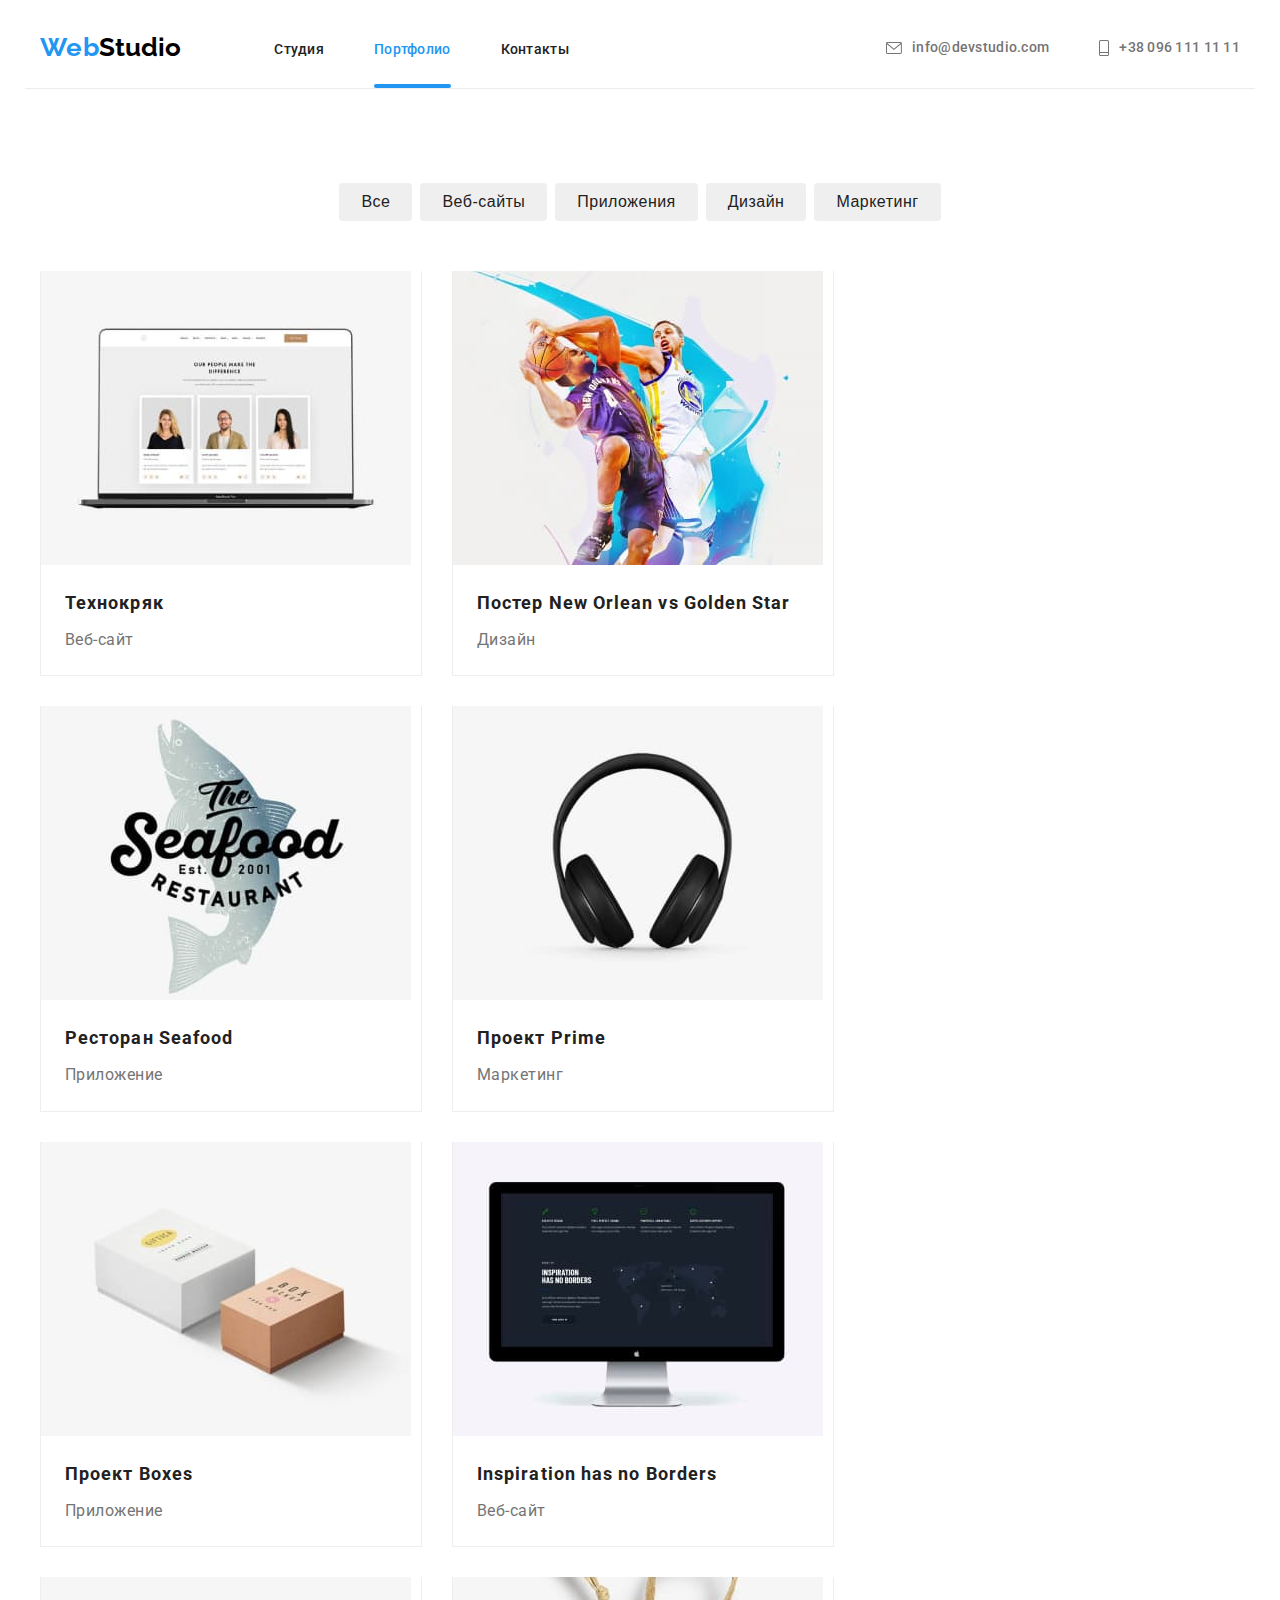
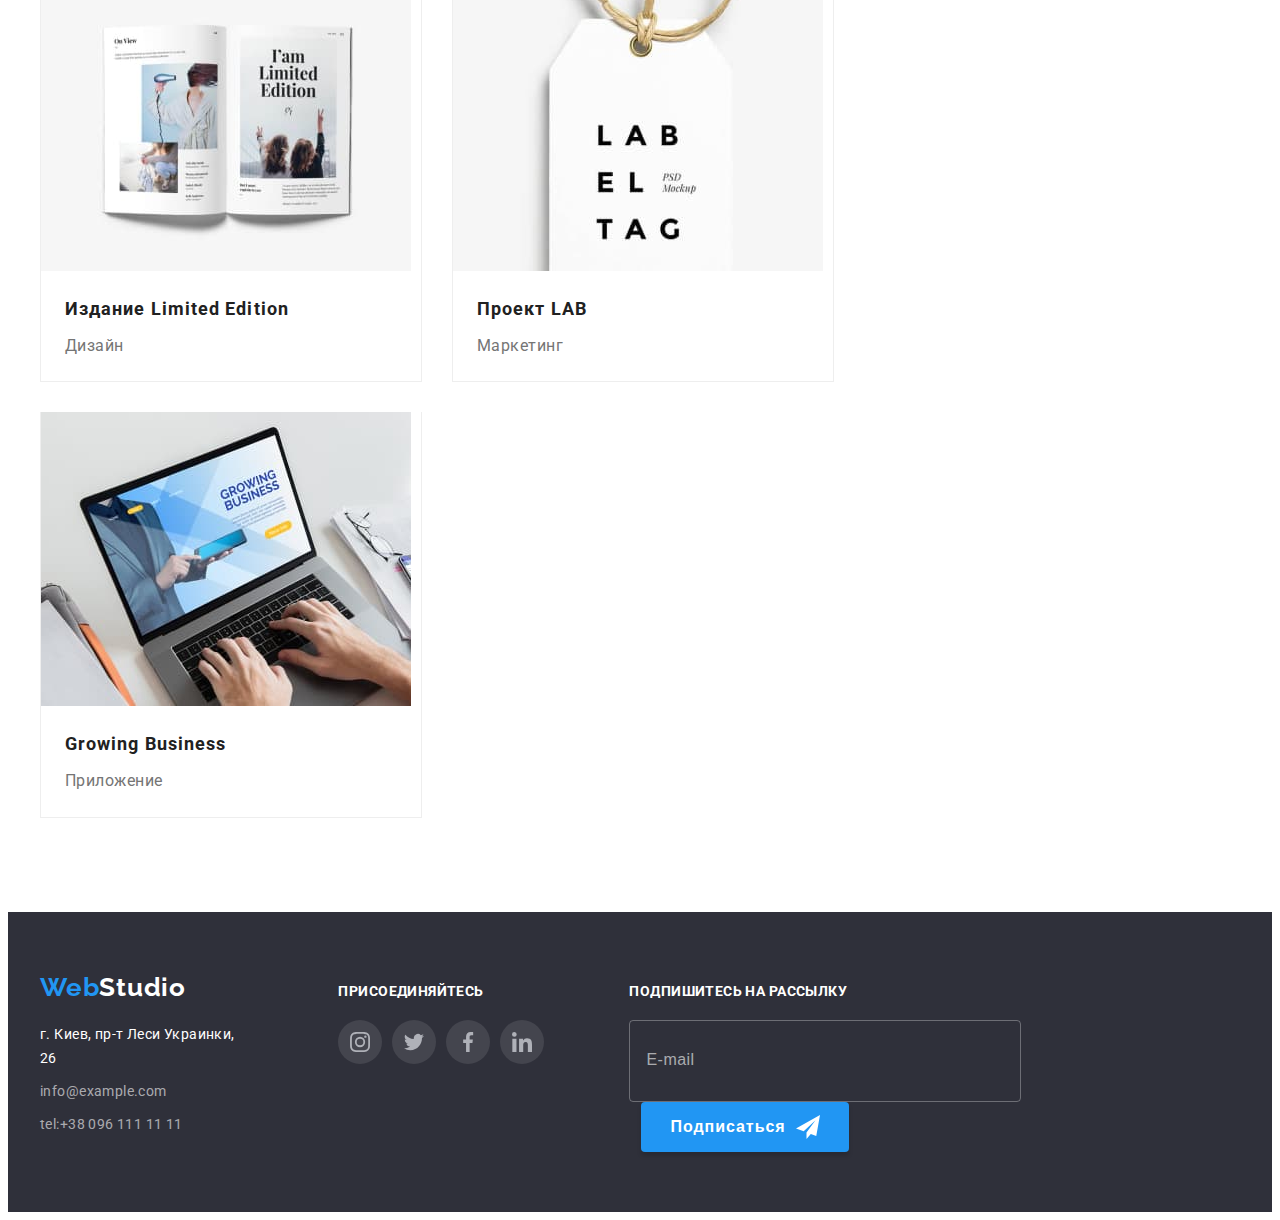
==== portfolio.html @ cd9fed8a "hw-6 clone" ====
<!DOCTYPE html>
<html lang="en">
  <head>
    <meta charset="UTF-8" />
    <meta http-equiv="X-UA-Compatible" content="IE=edge" />
    <meta name="viewport" content="width=device-width, initial-scale=1.0" />
    <title>Document</title>
    <link
      href="https://fonts.googleapis.com/css2?family=Raleway:wght@700&family=Roboto:wght@400;500;700;900&display=swap"
      rel="stylesheet"
    />
    <link
      rel="stylesheet"
      href="https://cdnjs.cloudflare.com/ajax/libs/modern-normalize/1.1.0/modern-normalize.min.css"
      integrity="sha512-wpPYUAdjBVSE4KJnH1VR1HeZfpl1ub8YT/NKx4PuQ5NmX2tKuGu6U/JRp5y+Y8XG2tV+wKQpNHVUX03MfMFn9Q=="
      crossorigin="anonymous"
      referrerpolicy="no-referrer"
    />
    <link rel="stylesheet" href="./CSS/Styles.css" />
  </head>
  <body>
    <header class="">
      <div class="container header-container">
        <nav class="navigation">
          <a href="" class="logo"><span class="logo-web">Web</span>Studio</a>
          <ul class="site-nav list">
            <li class="header-item">
              <a href="./index.html" class="nav-menu-link link ">Студия</a>
            </li>
            <li class="header-item">
              <a href="" class="nav-menu-link link current">Портфолио</a>
            </li>
            <li class="header-item"><a href="" class="nav-menu-link link ">Контакты</a></li>
          </ul>
        </nav>
        <ul class="auth-nav list">
          <li class="header-link">
            <a href="mailto:info@devstudio.com" class="link"
              >
              <svg class="icon-header" height="12" width="16" >
                <use href="./imagas/icons.svg#icon-envelope">
                </use>
              </svg>
              info@devstudio.com</a
            >
          </li>
          <li class="header-link">
            <a href="tel:+380961111111" class="link">
              <svg class="icon-header" height="16" width="10" >
                <use href="./imagas/icons.svg#icon-Vector">
                </use>
              </svg>
              +38 096 111 11 11</a>
          </li>
        </ul>
      </div>
    </header>
    <main>
      <section class="section">
        <div class="container">
          <h1  class="visually-hidden">galery</h1>
          <ul class="button-list">
            <li class="item-btn">
              <button type="button" class="btn-text">Все</button>
            </li>
            <li class="item-btn">
              <button type="button" class="btn-text">Веб-сайты</button>
            </li>
            <li class="item-btn">
              <button type="button" class="btn-text">Приложения</button>
            </li>
            <li class="item-btn">
              <button type="button" class="btn-text">Дизайн</button>
            </li>
            <li class="item-btn">
              <button type="button" class="btn-text">Маркетинг</button>
            </li>
          </ul>
          <ul class="content-list">
            <li class="content-item">
              <a class="content-link" href="" >
              <div class="box-overlay">
                <img class="content-img"
                  src="./imagas/open-website-on-laptop.jpg"
                  alt="open website on laptop.jpg"
                  width="370"
                  height="294"
                />
                <div class="overlay">
                  <p class="overlay-text">
                    Технокряк это современная площадка распространения коронавируса. 
                    Компании используют эту платформу для цифрового шпионажа и атак на 
                    защищённые сервера конкурентов. 
                </p>
                </div> 
              </div>
              <div class="item-content">
                  <h2 class="content-title">Технокряк</h2>
                  <p class="content-text">Веб-сайт</p>
              </div>
              </a>
            </li>
            <li class="content-item">
              <a class="content-link" href="" >
              <div class="box-overlay">
              
                <img class="content-img"
                  src="./imagas/New-Orlean-vs-Golden-Star.jpg"
                  alt="New Orlean vs Golden Star.jpg"
                  width="370"
                  height="294"
                />
                <div class="overlay">
                  <p class="overlay-text">
                    Технокряк это современная площадка распространения коронавируса. 
                    Компании используют эту платформу для цифрового шпионажа и атак на 
                    защищённые сервера конкурентов. 
                </p>
              </div>  
              </div>
                <div class="item-content">
                  <h2 class="content-title">
                    Постер New Orlean vs Golden Star
                  </h2>
                  <p class="content-text">Дизайн</p>
                </div>
              </a>
            </li>
            <li class="content-item">
              <a class="content-link" href="" >
                <div class="box-overlay">  
                <img class="content-img"
                  src="./imagas/Seafood-restaurant-logo.jpg"
                  alt="Seafood restaurant logo.jpg"
                  width="370"
                  height="294"
                />
                <div class="overlay">
                  <p class="overlay-text">
                    Технокряк это современная площадка распространения коронавируса. 
                    Компании используют эту платформу для цифрового шпионажа и атак на 
                    защищённые сервера конкурентов. 
                </p>
                </div>
                </div>  
                <div class="item-content">
                  <h2 class="content-title">Ресторан Seafood</h2>
                  <p class="content-text">Приложение</p>
                </div>
              </a>
            </li>
            <li class="content-item">
              <a class="content-link" href="" >
                <div class="box-overlay">
              
                <img class="content-img"
                  src="./imagas/wired-headphones.jpg"
                  alt="wired headphones Prime.jpg"
                  width="370"
                  height="294"
                />
                <div class="overlay">
                  <p class="overlay-text">
                    Технокряк это современная площадка распространения коронавируса. 
                    Компании используют эту платформу для цифрового шпионажа и атак на 
                    защищённые сервера конкурентов. 
                </p>
              </div>  
              </div>
                <div class="item-content">
                  <h2 class="content-title">Проект Prime</h2>
                  <p class="content-text">Маркетинг</p>
                </div>
              </a>
            </li>
            <li class="content-item">
              <a class="content-link" href="" >
               <div class="box-overlay">
              
                <img class="content-img"
                  src="./imagas/project-Boxes.jpg"
                  alt="two boxes.jpg"
                  width="370"
                  height="294"
                />
                <div class="overlay">
                  <p class="overlay-text">
                    Технокряк это современная площадка распространения коронавируса. 
                    Компании используют эту платформу для цифрового шпионажа и атак на 
                    защищённые сервера конкурентов. 
                </p>
              </div>  
              </div>
                <div class="item-content">
                  <h2 class="content-title">Проект Boxes</h2>
                  <p class="content-text">Приложение</p>
                </div> 
              </a>
            </li>
            <li class="content-item">
              <a class="content-link" href="" >
               <div class="box-overlay">
                <img class="content-img"
                  src="./imagas/Inspiration-has-no-Borders.jpg"
                  alt="depicts a monitor with an open site.jpg"
                  width="370"
                  height="294"
                />
                <div class="overlay">
                  <p class="overlay-text">
                    Технокряк это современная площадка распространения коронавируса. 
                    Компании используют эту платформу для цифрового шпионажа и атак на 
                    защищённые сервера конкурентов. 
                </p>
              </div>  
              </div>
                <div class="item-content">
                  <h2 class="content-title">Inspiration has no Borders</h2>
                  <p class="content-text">Веб-сайт</p>
                </div> 
              </a>
            </li>
            <li class="content-item">
              <a class="content-link" href="" >
                <div class="box-overlay">
                <img class="content-img"
                  src="./imagas/Limited-Edition.jpg"
                  alt="depicts an open book Limited-Edition.jpg"
                  width="370"
                  height="294"
                />
                <div class="overlay">
                  <p class="overlay-text">
                    Технокряк это современная площадка распространения коронавируса. 
                    Компании используют эту платформу для цифрового шпионажа и атак на 
                    защищённые сервера конкурентов. 
                </p>
              </div>  
              </div>
                <div class="item-content">
                  <h2 class="content-title">Издание Limited Edition</h2>
                  <p class="content-text">Дизайн</p>
                </div>
              </a>
            </li>
            <li class="content-item">
              <a class="content-link" href="" >
                <div class="box-overlay">
                <img class="content-img"
                  src="./imagas/projectm-LAB.jpg"
                  alt="projectm-LAB.jpg"
                  width="370"
                  height="294"
                />
                <div class="overlay">
                  <p class="overlay-text">
                    Технокряк это современная площадка распространения коронавируса. 
                    Компании используют эту платформу для цифрового шпионажа и атак на 
                    защищённые сервера конкурентов. 
                </p>
              </div>  
              </div>
                <div class="item-content">
                  <h2 class="content-title">Проект LAB</h2>
                  <p class="content-text">Маркетинг</p>
                </div>
            </li>
            <li class="content-item">
              
              <a class="content-link" href="" >
                <div class="box-overlay">
                <img class="content-img"
                  src="./imagas/Growing-Business.jpg"
                  alt="Growing-Business.jpg"
                  width="370"
                  height="294"
                />
                <div class="overlay">
                  <p class="overlay-text">
                    Технокряк это современная площадка распространения коронавируса. 
                    Компании используют эту платформу для цифрового шпионажа и атак на 
                    защищённые сервера конкурентов. 
                </p>
              </div>  
              </div>
                <div class="item-content">
                  <h2 class="content-title">Growing Business</h2>
                  <p class="content-text">Приложение</p>
                </div>
              </a>
            </li>
          </ul>
        </div>
      </section>
    </main>
    <footer class="footer">
      <div class="container container-footer">
        <div class="contact" >
          <div class="logo-item">
            <a href="" class="logo-footer"><span class="logo-web">Web</span>Studio</a>
          </div>
          <address>
            <p class="footer-text">г. Киев, пр-т Леси Украинки, 26</p>
            <ul class="footer-list">
              <li class="footer-item">
                <a href="mailto:info@example.com" class="footer-link">info@example.com</a>
              </li>
              <li>
                <a href="tel:+380961111111" class="footer-link">tel:+38 096 111 11 11</a>
              </li>
            </ul>
          </address>
        </div>
        <div class="footer-social">
          <p class="footer-social-text">присоединяйтесь</p>
          <ul class='icon-socials'>
            <li class="icon-footer">
              <a class="icon-link" href="instagram">
                <svg class="icon-team-svg" width='20' height='20'>
                  <use href="imagas/icons.svg#icon-instagram"></use>
                </svg>
              </a>
            </li>
            <li class="icon-footer">
              <a class="icon-link" href="twitter">
                <svg class="icon-team-svg" width='20' height='20'>
                  <use href="imagas/icons.svg#icon-twitter"></use>
                </svg>
              </a>
            </li>
            <li class="icon-footer">
              <a class="icon-link" href="facebook">
                <svg class="icon-team-svg" width='20' height='20'>
                  <use href="imagas/icons.svg#icon-facebook"></use>
                </svg>
              </a>
            </li>
            <li class="icon-footer">
              <a class="icon-link" href="linkedin">
                <svg class="icon-team-svg" width='20' height='20'>
                  <use href="imagas/icons.svg#icon-linkedin"></use>
                </svg>
              </a>
            </li>
          </ul>
        </div>
        <div class="footer-social">
          <p class="footer-social-text">Подпишитесь на рассылку</p>
          <form class="online-form-footer">
            <input
              class="online-input-footer"
              name="online-email"
              type="email"
              placeholder="E-mail"
            />
             <button type="submit" class="online-btn modal-btn-send btn">Подписаться
              <svg class="icon-send" width="24" height="24">
                <use href="./imagas/icons.svg#icon-send"></use>
              </svg>
            </button> 
          </form>
        </div>
      </div>
    </footer>
  </body>
</html>
---- CSS/Styles.css ----
:root {
  --primary-text-color: #212121;
  --title-text-color: #757575;
  --accent-color: #2196f3;
  --primary-white-color: #ffffff;
  --button-color: #f5f4fa;
  --lodo-color: #000000;
  --background: #2f303a;
  --social: #afb1b8;
  --background-section: #e5e5e5;
  --border-color:#eeeeee;
  --background-color-work:rgba(47, 48, 58, 0.8);
  --background-color-modal:rgba(0, 0, 0, 0.2);
  --model-shadov:0px 1px 3px rgba(0, 0, 0, 0.12), 0px 1px 1px rgba(0, 0, 0, 0.14), 0px 2px 1px rgba(0, 0, 0, 0.2)
  --background-overlay:  rgba(33, 150, 243, 0.9);
  --header-border-boottom:#ECECEC;
  --box-shadow-team:0px 1px 3px rgba(0, 0, 0, 0.12), 0px 1px 1px rgba(0, 0, 0, 0.14),
  0px 2px 1px rgba(0, 0, 0, 0.2);
  --shadow-button:0px 3px 1px rgba(0, 0, 0, 0.1), 0px 1px 2px rgba(0, 0, 0, 0.08), 0px 2px 2px rgba(0, 0, 0, 0.12);
  --modal-input-border:  rgba(33, 33, 33, 0.2);
  --border-input-footer: rgba(255, 255, 255, 0.3);
  --placeholder-footer:  rgba(255, 255, 255, 0.6);
  --placeholder-model: rgba(117, 117, 117, 0.5);
  --butoon-hover:#188CE8;
  --butoon-shadow: 0px 4px 4px rgba(0, 0, 0, 0.15)
}

p,
h1,
h2,
h3,
h4,
h5 {
  margin: 0;
}

.container {
  width: 1200px;
  padding-left: 15px;
  padding-right: 15px;
  margin: 0 auto;
}

.section {
  padding-top: 94px;
  padding-bottom: 94px;
}

ul {
  list-style: none;
  margin: 0;
  padding: 0;
}

a{
  text-decoration: none;
}


img {
  display: block;
  text-decoration: none;
}

button {
  cursor: pointer;
  border-radius: 4px;
  border: none;
}

body {
  color: var(--primary-text-color);
  font-family: Roboto, sans-serif;
}

/* -----------logo ----------*/

.logo {
  font-family: Raleway, cursive;
  font-weight: 700;
  font-size: 26px;
  line-height: 1.2;
  color: var(--lodo-color);
  padding-top: 24px;
  padding-bottom: 25px;
}

.logo-web {
  font-family: Raleway;
  font-weight: 700;
  font-size: 26px;
  line-height: 1.2;
  letter-spacing: 0.03em;
  color: var(--accent-color);
}

/* ----------Header--------------*/

.header-link {
  fill: currentColor;
}

.header-container {
  display: flex;
  align-items: center;
  border-bottom: 1px solid var(--header-border-boottom)
}
.logo {
  margin-right: 93px;
}

.header-item + .header-item,
.header-link + .header-link {
  margin-left: 50px;
}

.icon-header {
  margin-right: 10px;
} 

.navigation {
  display: flex;
  align-items: center;
}
.site-nav {
  display: flex;
}
.auth-nav {
  display: flex;
  margin-left: auto;
}
.nav-menu-link {
  position: relative;
  font-weight: 500;
  font-size: 14px;
  line-height: 1.14;
  letter-spacing: 0.02em;
  color: var(--primary-text-color);
  transition: color 250ms cubic-bezier(0.4, 0, 0.2, 1);
}

.nav-menu-link:hover,
.nav-menu-link:focus,
.nav-menu-link.current  {
  color: var(--accent-color);
  transition: color 250ms cubic-bezier(0.4, 0, 0.2, 1);
}


.nav-menu-link.current::after {
  content: '';
  left: 0;
  bottom: -31px;
  width: 100%;
  height: 4px;
  border-radius: 2px;
  display: block;
  position: absolute;
  background-color: var(--accent-color);
  transition: background-color 250ms cubic-bezier(0.4, 0, 0.2, 1);
}

.auth-nav .link {
  display: flex;
  font-weight: 500;
  font-size: 14px;
  line-height: 1.14;
  letter-spacing: 0.02em;
  color: var(--title-text-color);
  align-items: center;
  transition: color 250ms cubic-bezier(0.4, 0, 0.2, 1);
}

.auth-nav .link:hover,
.auth-nav .link:focus{
  color: var(--accent-color);
  transition: color 250ms cubic-bezier(0.4, 0, 0.2, 1);
}

/* -------------Hero -------------*/

.hero {
  max-width: 1600px;
  height: 600px;
  margin-left: auto;
  margin-right: auto;
  background-image: linear-gradient(
      to right,
      rgba(47, 48, 58, 0.4),
      rgba(47, 48, 58, 0.4)
    ),
    url(../imagas/hero.jpg);
  background-repeat: no-repeat;
  background-position: center;
  background-size: cover;
  padding: 200px 0;
  background-color: var(--background);
  text-align: center;
}

.hero-title {
  font-weight: 900;
  font-size: 44px;
  line-height: 1.36;
  text-align: center;
  letter-spacing: 0.06em;
  text-transform: uppercase;
  color: var(--primary-white-color);
  margin-bottom: 30px;
}

.hero-btn, .btn{
  font-weight: 700;
  font-size: 16px;
  line-height: 1.88;
  text-align: center;
  letter-spacing: 0.06em;
  color: var(--primary-white-color);
  background-color: var(--accent-color);
  padding: 10px 32px;
}



/* ----------about--------- */


.icon-about {
  background-color: var(--button-color);
  height: 120px;
  border-radius: 4px;
  display: flex;
  justify-content: center;
  align-items: center;
  margin-bottom: 30px;
}

.visually-hidden {
  position: absolute;
  width: 1px;
  height: 1px;
  margin: -1px;
  border: 0;
  padding: 0;
  white-space: nowrap;
  clip-path: inset(100%);
  clip: rect(0 0 0 0);
  overflow: hidden;
}

.about-list {
  display: flex;
}
.about-item {
  width: 270px;
}

.about-item + .about-item {
  margin-left: 30px;
}

.about-title {
  font-weight: 700;
  font-size: 14px;
  line-height: 1.14;
  letter-spacing: 0.03em;
  text-transform: uppercase;
  color: var(--primary-text-color);
  margin-bottom: 10px;
}

.about-text {
  font-size: 14px;
  line-height: 1.71;
  letter-spacing: 0.03em;
  color: var(--title-text-color);
}

.section-works {
  padding-top: 0;
}

.works-list {
  display: flex;
}
.works-item + .works-item {
  margin-left: 30px;
}
.works-item{
  position: relative;
}
.work-text {
  font-weight: bold;
  font-size: 14px;
  line-height: 1.14;
  text-align: center;
  letter-spacing: 0.03em;
  text-transform: uppercase;
  display: flex;
  align-items: center;
  justify-content: center;
  position: absolute;
  bottom: 0px;
  width: 100%;
  height: 70px;
  background-color: var(--background-color-work);
  color: var(--primary-white-color);
}

/* ----------------team--------- */

.icon-socials {
  display: flex;
  justify-content: center;
}

.icon-team + .icon-team {
  margin-left: 10px;
}


.icon-link {
  display: flex;
  align-items: center;
  justify-content: center;
  border-radius: 50%;
  width: 100%;
  height: 100%;
  fill: var(--social);
  transition:  fill 250ms cubic-bezier(0.4, 0, 0.2, 1),
  background-color 250ms cubic-bezier(0.4, 0, 0.2, 1);
}

.icon-team {
  width: 44px;
  height: 44px;
}
.icon-link-footer{
  fill: var(--primary-white-color);
}

.icon-link:hover,
.icon-link:focus {
  background-color: var(--accent-color);
  fill: var(--primary-white-color);
  transition: fill 250ms cubic-bezier(0.4, 0, 0.2, 1);
}

.team-item {
  box-shadow: var(--box-shadow-team);
  border-radius: 0px 0px 4px 4px;
}


.team-list {
  display: flex;
}
.team-item + .team-item {
  margin-left: 30px;
}
.team-item-contens {
  padding-top: 30px;
  padding-bottom: 30px;
  background-color: var(--primary-white-color);
}
.team {
  background-color: var(--button-color);
}

.section-title {
  font-weight: 700;
  font-size: 36px;
  line-height: 1.17;
  text-align: center;
  letter-spacing: 0.03em;
  color: var(--primary-text-color);
  margin-bottom: 50px;
}

.team-title {
  font-weight: 700;
  font-size: 16px;
  line-height: 1.2;
  text-align: center;
  letter-spacing: 0.03em;
  color: var(--primary-text-color);
  margin-bottom: 10px;
}

.team-text {
  font-size: 16px;
  line-height: 1.2;
  text-align: center;
  letter-spacing: 0.03em;
  margin-bottom: 16px;
  color: var(--title-text-color);
}

/* -----------clients-------- */

.icon-clients {
  display: flex;
  justify-content: center;
}

.client-list {
  width: 170px;
  height: 92px;
}

.client-link{
  border: 1px solid var(--social);
  border-radius: 4px;
  display: flex;
  width: 100%;
  height: 100%;
  align-items: center;
  justify-content: center;
  fill: var(--social);
  transition: fill 250ms cubic-bezier(0.4, 0, 0.2, 1), border 250ms cubic-bezier(0.4, 0, 0.2, 1); 
}

.client-list + .client-list {
  margin-left: 30px;
}

.client-link:hover,
.client-link:focus {
  border-color: var(--accent-color);
  fill: var(--accent-color);
  transition: border-color 250ms cubic-bezier(0.4, 0, 0.2, 1), 
  fill 250ms cubic-bezier(0.4, 0, 0.2, 1); 
}


/* ---------footer------------ */

.footer {
  background-color: var(--background);
  padding: 60px 0;
}
.contact{
  flex-grow: 1;
}

.footer-social-text {
  font-weight: bold;
  font-size: 14px;
  line-height: 1.14;
  letter-spacing: 0.03em;
  text-transform: uppercase;
  color: var(--primary-white-color);
  margin-bottom: 20px;
}

.icon-footer {
  width: 44px;
  height: 44px;
  border-radius: 50%;
  background-color: rgba(255, 255, 255, 0.1);
  transition: background-color 250ms cubic-bezier(0.4, 0, 0.2, 1); 
}

.icon-footer + .icon-footer {
  margin-left: 10px;
}


.container-footer {
  display: flex;
  align-items: baseline;
  justify-content: space-around;
}

.footer-social {
  margin-left: 85px;
}

.logo-footer {
  font-family: Raleway;
  font-weight: 700;
  font-size: 26px;
  line-height: 1.19;
  letter-spacing: 0.03em;
  color: var(--primary-white-color);
}

.logo-item {
  margin-bottom: 20px;
}

address {
  font-style: normal;
  font-size: 14px;
  line-height: 1.71;
  letter-spacing: 0.03em;
}
.footer-text {
  color: var(--primary-white-color);
  margin-bottom: 9px;
}

.footer-link {
  color: rgba(255, 255, 255, 0.6);
}
.footer-item {
  margin-bottom: 9px;
}


/* ---------------modal--------------- */
.backdrop{
  position: fixed;
  top: 0;
  width: 100vw;
  height: 100vh;
  opacity: 1;
  transition: opacity 250ms cubic-bezier(0.4, 0, 0.2, 1); 
  background-color: var(--background-color-modal);
  
}

.backdrop.is-hidden .modal{
  transform: translate(-50%,-50%) scale(0.8);
}

.modal{
  position: absolute;
  top: 50%;
  left: 50%;
  transform: translate(-50%,-50%) scale(1);
  transition: transform 250ms cubic-bezier(0.4, 0, 0.2, 1); 
  min-width: 528px;
  min-height: 581px;
  background-color: var(--primary-white-color);
  border-radius: 4px;
  box-shadow: var(--model-shadov);
  padding: 40px;
}

.modal-title{
  font-weight: 700;
  font-size: 20px;
  line-height: 1.15;
  text-align: center;
  letter-spacing: 0.03em;
  color: var(--primary-text-color);
  margin-bottom: 30px;
}

.modal-input-svg{
  position: relative;
}

.modal-input:focus{
  border-color: var(--accent-color);
}
.modal-input:focus + .model-icon{
  fill: var(--accent-color);
}
 .form-field + .form-field{
  margin-top: 10px;
} 
.modal-input{
  width: 100%;
  height: 40px;
  border: 1px solid var(--modal-input-border);
  border-radius: 4px;
  outline: none;
  cursor: pointer;
  padding-left: 42px;
  transition: border 250ms cubic-bezier(0.4, 0, 0.2, 1), fill 250ms cubic-bezier(0.4, 0, 0.2, 1);
}
.model-icon{
  position: absolute;
  left: 15px;
  top: 50%;
  transform: translateY(-50%);
  fill: var(--primary-text-color);
  transition: fill 250ms cubic-bezier(0.4, 0, 0.2, 1);
}
.modal-label{
  font-size: 12px;
  line-height: 1.16;
  letter-spacing: 0.01em;
  color: var(--title-text-color);
  margin-bottom: 4px;
  display: block;
}

.model-text::placeholder{
  font-size: 14px;
  line-height: 1.14;
  letter-spacing: 0.01em;
  color: var(--placeholder-model);
}
.model-text{
  display: block;
  width: 100%;
  height: 120px;
  border: 1px solid var(--modal-input-border);
  border-radius: 4px;
  padding: 12px 16px 12px 16px;
  resize: none;
  outline: none;
  color: var(--primary-text-color);
}

.backdrop.is-hidden{
  opacity: 0;
  pointer-events: none;
  visibility: hidden;
} 
.modal-close{
  width: 30px;
  height: 30px;
  border-radius: 50%;
  border: 1px solid rgba(0, 0, 0, 0.1);
  background-color: transparent;
  position: absolute;
  display: flex;
  justify-content: center;
  align-items: center;
  top: 8px;
  right: 8px;
  transition: fill 250ms cubic-bezier(0.4, 0, 0.2, 1)
}

.modal-close:hover{
  fill: var(--accent-color);
} 

.checkbox-field{
  display: flex;
  justify-content: center;
}

.modal-check-text{
  font-size: 14px;
  line-height: 1.71;
  letter-spacing: 0.03em;
  color: var(--title-text-color);
  display: flex;
  align-items: center;
  justify-content: center;
  margin-top: 20px;
  margin-bottom: 30px;
}

.modal-check-text span{
  width: 16px;
  height: 15px;
  border: 2px solid var(--primary-text-color);
  border-radius: 2px;
  margin-right: 5px;
  display: flex;
  align-items: center;
  justify-content: center;
}

.modal-check-text{
  fill: transparent;
}

.modal-check:checked + .modal-check-text span{
  background-color: var(--accent-color);
  border: none;
}


.modal-check:checked + .modal-check-text svg{
  fill: var(--primary-white-color);
}
.modal-link{
  color: var(--accent-color);
  text-decoration: underline;
}

.modal-btn{
  display: flex;
  justify-content: center;
 
}

.modal-btn-send{
  padding: 10px 55px;
  box-shadow: 0px 4px 4px rgba(0, 0, 0, 0.15);
  transition:  background-color 250ms cubic-bezier(0.4, 0, 0.2, 1);
}

.modal-btn-send:hover {
  background-color: var(--butoon-hover);
}

.online-input-footer{
  width: 358px;
  height: 50px;
  background-color: transparent;
  border: none;
  border: 1px solid var(--border-input-footer);
  border-radius: 4px;
  padding: 15px 16px;
  color: var(--primary-white-color);
  outline: none;
  transition: border-color 250ms cubic-bezier(0.4, 0, 0.2, 1);
}

.online-input-footer::placeholder{
  font-size: 16px;
  line-height: 1.25;
  letter-spacing: 0.03em;
  color: var(--placeholder-footer);
  
}
.online-input-footer:focus{
  border-color: var(--accent-color);
}
.online-btn{
  display: inline-flex;
  align-items: center;
  margin-left: 12px;
  padding: 10px  29px;
}

.icon-send{

  fill: var(--primary-white-color);
  margin-left: 10px;
  align-items: center;
}



/* ----------Button----------- */

.button-list {
  display: flex;
  justify-content: center;
  align-items: center;
  margin-bottom: 50px;
}

.item-btn + .item-btn {
  margin-left: 8px;
}

.btn-text {
  font-weight: 500;
  font-size: 16px;
  line-height: 1.6;
  text-align: center;
  letter-spacing: 0.03em;
  color: var(--primary-text-color);
  padding: 6px 22px;
  transition: color 250ms cubic-bezier(0.4, 0, 0.2, 1),
  background-color 250ms cubic-bezier(0.4, 0, 0.2, 1);
}

.btn-text:hover,
.btn-text:focus {
  transition: color 250ms cubic-bezier(0.4, 0, 0.2, 1), 
  background-color 250ms cubic-bezier(0.4, 0, 0.2, 1),
  box-shadow 250ms cubic-bezier(0.4, 0, 0.2, 1),;
  color: var(--primary-white-color);
  background-color: var(--accent-color);
  box-shadow: var(--shadow-button);
  
}

/* -------------Contents--------- */


.content-list {
  display: flex;
  margin-left: -30px;
  flex-wrap: wrap;
  margin-bottom: -30px;
} 

.content-item {
  width: calc(100% / 3 - 30px);
  margin-left: 30px;
  margin-bottom: 30px;
  border-bottom: 1px solid var(--border-color);
  border-left: 1px solid var(--border-color);
  border-right: 1px solid var(--border-color);
}



.content-img{
  max-width: 100%;
  height: auto;
}
.item-content {
  padding-top: 20px;
  padding-bottom: 20px;
  padding-left: 24px;
  padding-right: 24px;
}

.content-title {
  font-weight: 700;
  font-size: 18px;
  line-height: 2;
  letter-spacing: 0.06em;
  color: var(--primary-text-color);
  margin-bottom: 4px;
}

.content-text {
  font-size: 16px;
  line-height: 1.9;
  letter-spacing: 0.03em;
  color: var(--title-text-color);
}

.box-overlay{
  position: relative;
  overflow: hidden;
}

.content-link:focus,
.content-link:hover,
.content-link:hover .overlay,
.content-link:focus .overlay{
  display: block;
  transform: translateY(0);
  box-shadow: 0px 1px 1px rgba(0, 0, 0, 0.12), 0px 4px 4px rgba(0, 0, 0, 0.06), 1px 4px 6px rgba(0, 0, 0, 0.16); 
} 

.overlay{
  position: absolute;
  top: 0;
  left: 0;
  width: 100%;
  height: 100%;
  background-color:  rgba(33, 150, 243, 0.9);
  transform: translateY(100%);
  transition: 250ms cubic-bezier(0.4, 0, 0.2, 1);

} 
.overlay-text{
  position: absolute;
  padding: 30px;
  font-size: 18px;
  line-height: 1.55;
  letter-spacing: 0.03em;
  color: var(--primary-white-color);
}
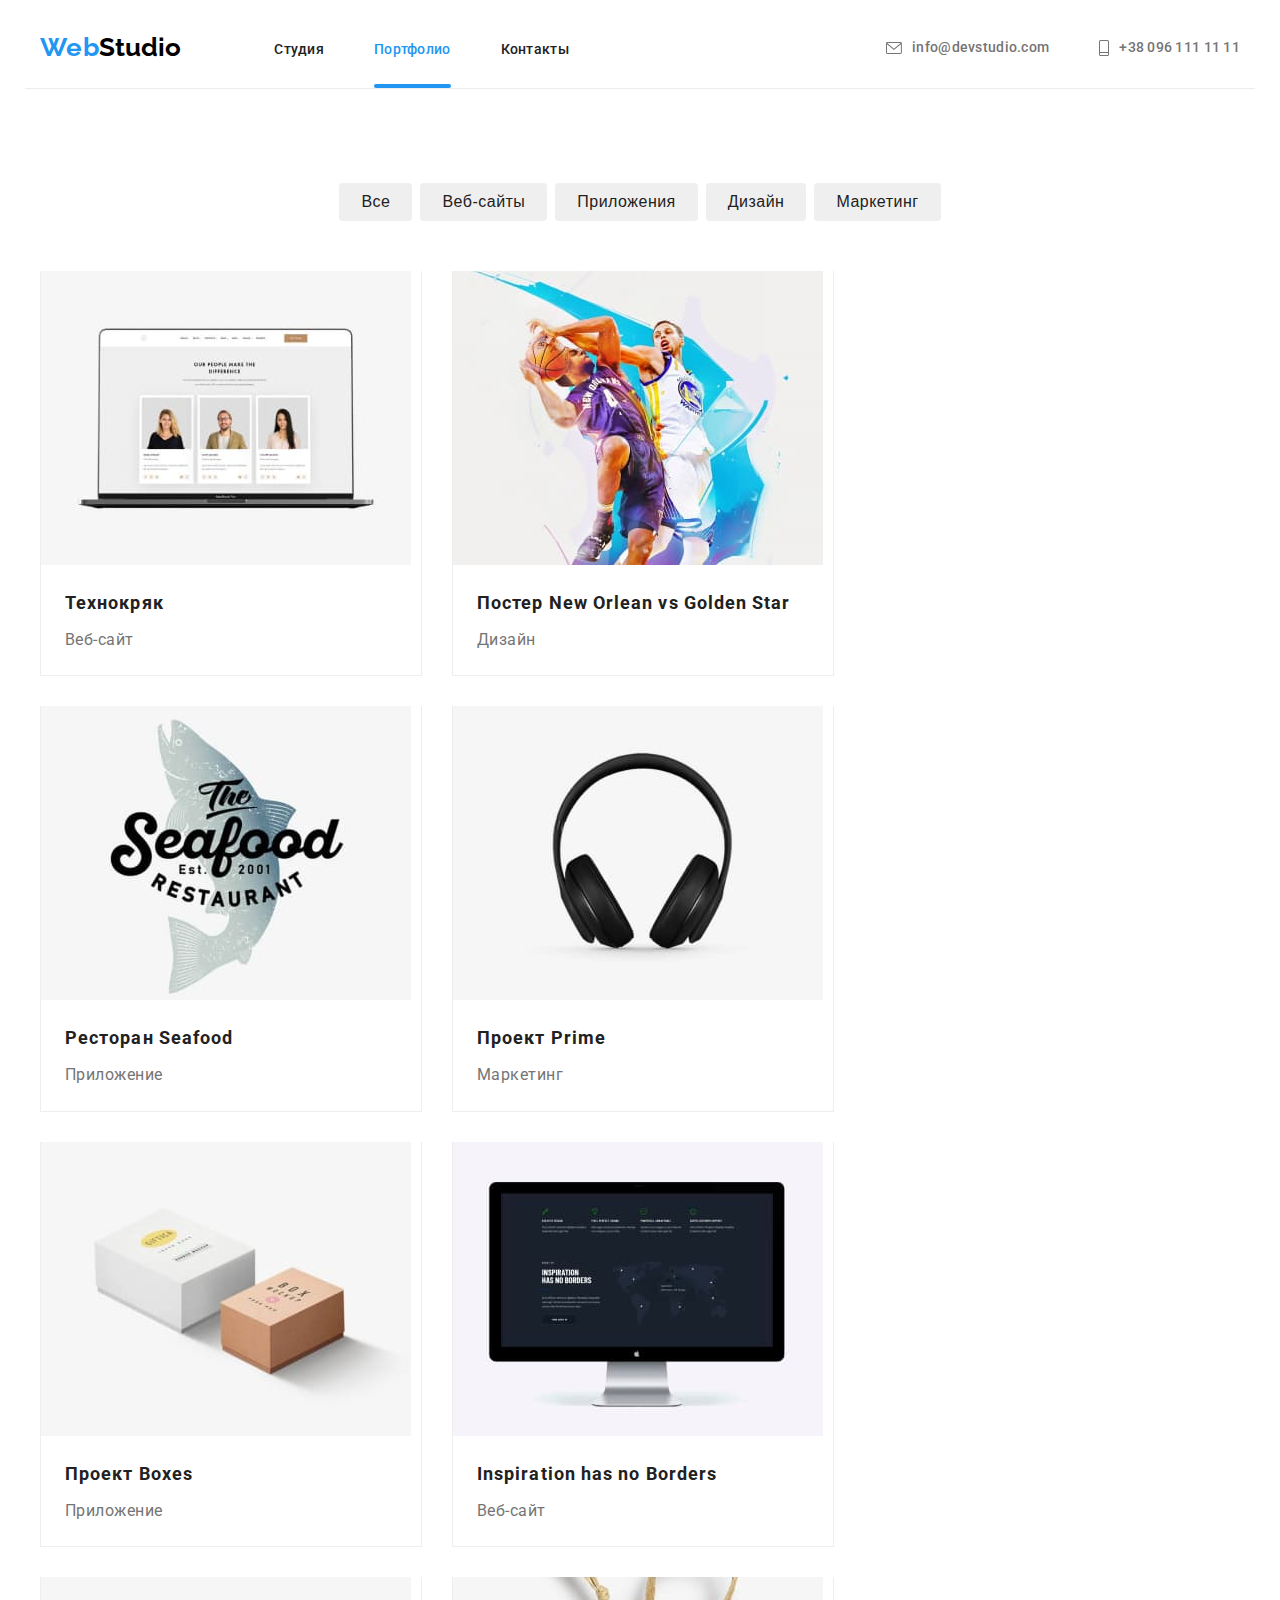
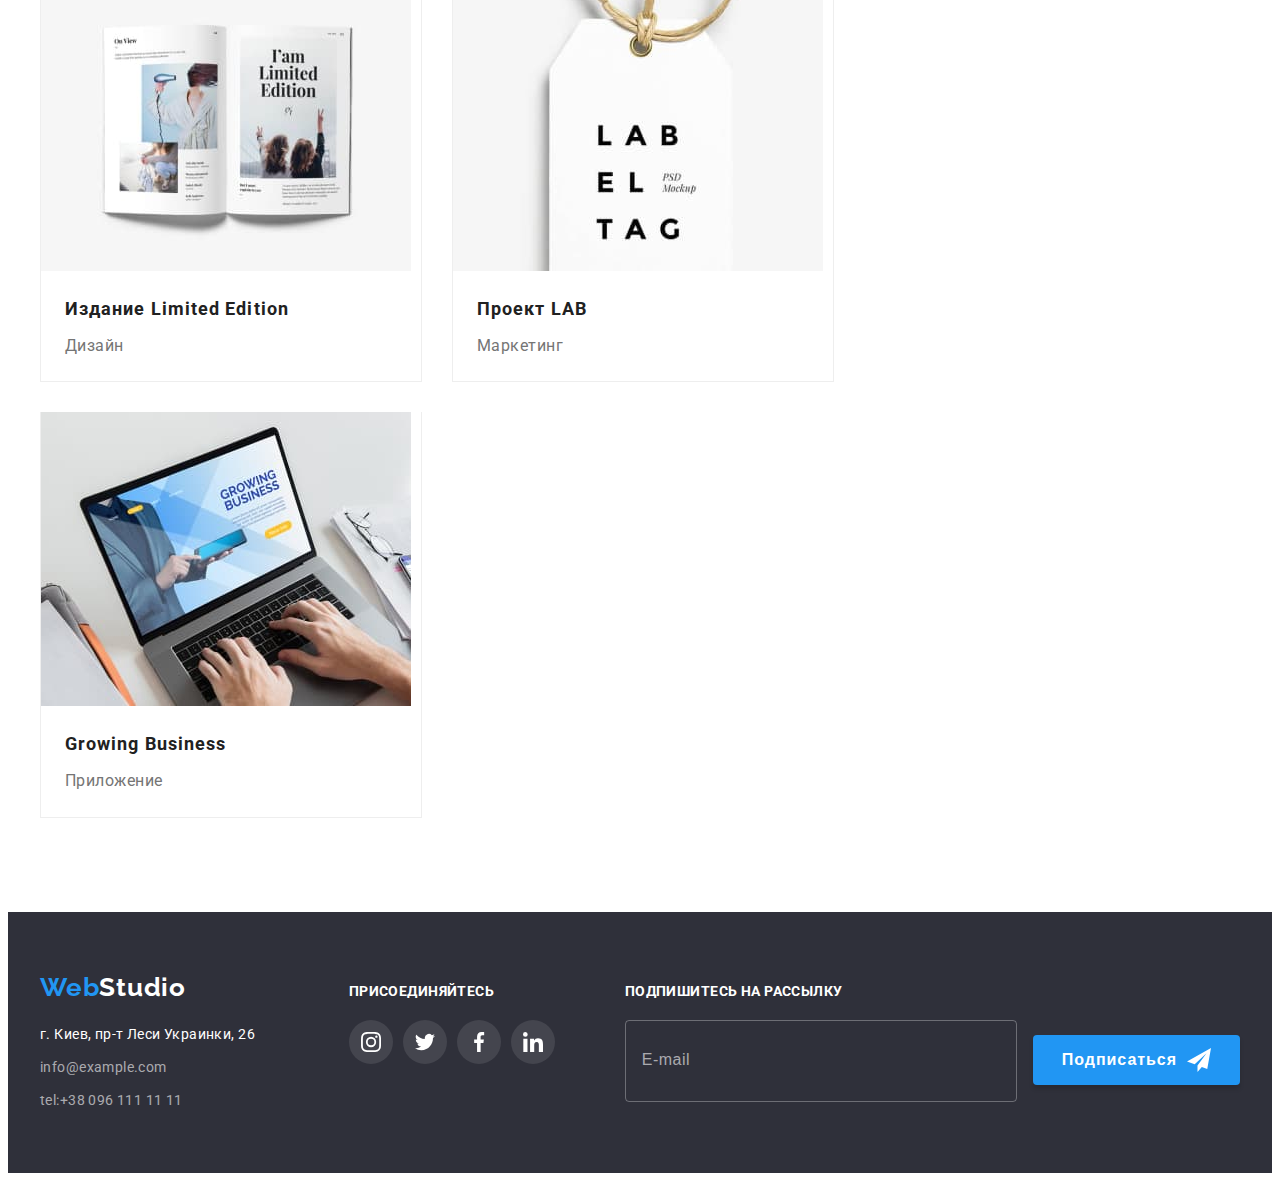
==== commit aa81b67a: "scss_hw-7" ====
--- a/portfolio.html
+++ b/portfolio.html
@@ -16,7 +16,7 @@
       crossorigin="anonymous"
       referrerpolicy="no-referrer"
     />
-    <link rel="stylesheet" href="./CSS/Styles.css" />
+    <link rel="stylesheet" href="./css/main.css">
   </head>
   <body>
     <header class="">
@@ -295,49 +295,55 @@
     </main>
     <footer class="footer">
       <div class="container container-footer">
-        <div class="contact" >
+        <div class="contact">
           <div class="logo-item">
-            <a href="" class="logo-footer"><span class="logo-web">Web</span>Studio</a>
+            <a href="" class="logo-footer"
+              ><span class="logo-web">Web</span>Studio</a
+            >
           </div>
           <address>
             <p class="footer-text">г. Киев, пр-т Леси Украинки, 26</p>
             <ul class="footer-list">
               <li class="footer-item">
-                <a href="mailto:info@example.com" class="footer-link">info@example.com</a>
+                <a href="mailto:info@example.com" class="footer-link"
+                  >info@example.com</a
+                >
               </li>
               <li>
-                <a href="tel:+380961111111" class="footer-link">tel:+38 096 111 11 11</a>
+                <a href="tel:+380961111111" class="footer-link"
+                  >tel:+38 096 111 11 11</a
+                >
               </li>
             </ul>
           </address>
         </div>
         <div class="footer-social">
           <p class="footer-social-text">присоединяйтесь</p>
-          <ul class='icon-socials'>
+          <ul class="icon-socials">
             <li class="icon-footer">
-              <a class="icon-link" href="instagram">
-                <svg class="icon-team-svg" width='20' height='20'>
+              <a class="icon-link icon-link-footer" href="#">
+                <svg class="icon-team-svg" width="20" height="20">
                   <use href="imagas/icons.svg#icon-instagram"></use>
                 </svg>
               </a>
             </li>
             <li class="icon-footer">
-              <a class="icon-link" href="twitter">
-                <svg class="icon-team-svg" width='20' height='20'>
+              <a class="icon-link icon-link-footer" href="#">
+                <svg class="icon-team-svg" width="20" height="20">
                   <use href="imagas/icons.svg#icon-twitter"></use>
                 </svg>
               </a>
             </li>
             <li class="icon-footer">
-              <a class="icon-link" href="facebook">
-                <svg class="icon-team-svg" width='20' height='20'>
+              <a class="icon-link icon-link-footer" href="#">
+                <svg class="icon-team-svg" width="20" height="20">
                   <use href="imagas/icons.svg#icon-facebook"></use>
                 </svg>
               </a>
             </li>
             <li class="icon-footer">
-              <a class="icon-link" href="linkedin">
-                <svg class="icon-team-svg" width='20' height='20'>
+              <a class="icon-link icon-link-footer" href="#">
+                <svg class="icon-team-svg" width="20" height="20">
                   <use href="imagas/icons.svg#icon-linkedin"></use>
                 </svg>
               </a>
--- a/css/main.css
+++ b/css/main.css
@@ -0,0 +1,828 @@
+:root {
+  --primary-text-color: #212121;
+  --title-text-color: #757575;
+  --accent-color: #2196f3;
+  --primary-white-color: #ffffff;
+  --button-color: #f5f4fa;
+  --lodo-color: #000000;
+  --background: #2f303a;
+  --social: #afb1b8;
+  --background-section: #e5e5e5;
+  --border-color:#eeeeee;
+  --background-color-work:rgba(47, 48, 58, 0.8);
+  --background-color-modal:rgba(0, 0, 0, 0.2);
+  --model-shadov:0px 1px 3px rgba(0, 0, 0, 0.12), 0px 1px 1px rgba(0, 0, 0, 0.14), 0px 2px 1px rgba(0, 0, 0, 0.2)
+    --background-overlay:  rgba(33, 150, 243, 0.9);
+  --header-border-boottom:#ECECEC;
+  --box-shadow-team:0px 1px 3px rgba(0, 0, 0, 0.12), 0px 1px 1px rgba(0, 0, 0, 0.14),
+    0px 2px 1px rgba(0, 0, 0, 0.2);
+  --shadow-button:0px 3px 1px rgba(0, 0, 0, 0.1), 0px 1px 2px rgba(0, 0, 0, 0.08), 0px 2px 2px rgba(0, 0, 0, 0.12);
+  --modal-input-border:  rgba(33, 33, 33, 0.2);
+  --border-input-footer: rgba(255, 255, 255, 0.3);
+  --placeholder-footer:  rgba(255, 255, 255, 0.6);
+  --placeholder-model: rgba(117, 117, 117, 0.5);
+  --butoon-hover:#188CE8;
+  --butoon-shadow: 0px 4px 4px rgba(0, 0, 0, 0.15)
+  ;
+}
+
+.visually-hidden {
+  position: absolute;
+  width: 1px;
+  height: 1px;
+  margin: -1px;
+  border: 0;
+  padding: 0;
+  white-space: nowrap;
+  clip-path: inset(100%);
+  clip: rect(0 0 0 0);
+  overflow: hidden;
+}
+
+p,
+h1,
+h2,
+h3,
+h4,
+h5 {
+  margin: 0;
+}
+
+ul {
+  list-style: none;
+  margin: 0;
+  padding: 0;
+}
+
+a {
+  text-decoration: none;
+}
+
+img {
+  display: block;
+  text-decoration: none;
+}
+
+button {
+  cursor: pointer;
+  border-radius: 4px;
+  border: none;
+}
+
+body {
+  color: var(--primary-text-color);
+  font-family: Roboto, sans-serif;
+}
+
+.container {
+  width: 1200px;
+  padding-left: 15px;
+  padding-right: 15px;
+  margin: 0 auto;
+}
+
+.section {
+  padding-top: 94px;
+  padding-bottom: 94px;
+}
+
+.section-title {
+  font-weight: 700;
+  font-size: 36px;
+  line-height: 1.17;
+  text-align: center;
+  letter-spacing: 0.03em;
+  color: var(--primary-text-color);
+  margin-bottom: 50px;
+}
+
+.logo {
+  font-family: Raleway, cursive;
+  font-weight: 700;
+  font-size: 26px;
+  line-height: 1.2;
+  color: var(--lodo-color);
+  padding-top: 24px;
+  padding-bottom: 25px;
+}
+
+.logo-web {
+  font-family: Raleway;
+  font-weight: 700;
+  font-size: 26px;
+  line-height: 1.2;
+  letter-spacing: 0.03em;
+  color: var(--accent-color);
+}
+
+.logo {
+  margin-right: 93px;
+}
+
+.hero-btn, .btn {
+  font-weight: 700;
+  font-size: 16px;
+  line-height: 1.88;
+  text-align: center;
+  letter-spacing: 0.06em;
+  color: var(--primary-white-color);
+  background-color: var(--accent-color);
+  padding: 10px 32px;
+}
+
+.modal-btn {
+  display: flex;
+  justify-content: center;
+}
+
+.modal-btn-send {
+  padding: 10px 55px;
+  box-shadow: 0px 4px 4px rgba(0, 0, 0, 0.15);
+  transition: background-color 250ms cubic-bezier(0.4, 0, 0.2, 1);
+}
+
+.modal-btn-send:hover {
+  background-color: var(--butoon-hover);
+}
+
+.button-list {
+  display: flex;
+  justify-content: center;
+  align-items: center;
+  margin-bottom: 50px;
+}
+
+.item-btn + .item-btn {
+  margin-left: 8px;
+}
+
+.btn-text {
+  font-weight: 500;
+  font-size: 16px;
+  line-height: 1.6;
+  text-align: center;
+  letter-spacing: 0.03em;
+  color: var(--primary-text-color);
+  padding: 6px 22px;
+  transition: color 250ms cubic-bezier(0.4, 0, 0.2, 1), background-color 250ms cubic-bezier(0.4, 0, 0.2, 1);
+}
+
+.btn-text:hover,
+.btn-text:focus {
+  transition: color 250ms cubic-bezier(0.4, 0, 0.2, 1), background-color 250ms cubic-bezier(0.4, 0, 0.2, 1), box-shadow 250ms cubic-bezier(0.4, 0, 0.2, 1);
+  color: var(--primary-white-color);
+  background-color: var(--accent-color);
+  box-shadow: var(--shadow-button);
+}
+
+.online-btn {
+  display: inline-flex;
+  align-items: center;
+  margin-left: 12px;
+  padding: 10px  29px;
+}
+
+.backdrop {
+  position: fixed;
+  top: 0;
+  width: 100vw;
+  height: 100vh;
+  opacity: 1;
+  transition: opacity 250ms cubic-bezier(0.4, 0, 0.2, 1);
+  background-color: var(--background-color-modal);
+}
+
+.backdrop.is-hidden .modal {
+  transform: translate(-50%, -50%) scale(0.8);
+}
+
+.modal {
+  position: absolute;
+  top: 50%;
+  left: 50%;
+  transform: translate(-50%, -50%) scale(1);
+  transition: transform 250ms cubic-bezier(0.4, 0, 0.2, 1);
+  min-width: 528px;
+  min-height: 581px;
+  background-color: var(--primary-white-color);
+  border-radius: 4px;
+  box-shadow: var(--model-shadov);
+  padding: 40px;
+}
+
+.modal-title {
+  font-weight: 700;
+  font-size: 20px;
+  line-height: 1.15;
+  text-align: center;
+  letter-spacing: 0.03em;
+  color: var(--primary-text-color);
+  margin-bottom: 30px;
+}
+
+.modal-input-svg {
+  position: relative;
+}
+
+.modal-input:focus {
+  border-color: var(--accent-color);
+}
+
+.modal-input:focus + .model-icon {
+  fill: var(--accent-color);
+}
+
+.form-field + .form-field {
+  margin-top: 10px;
+}
+
+.modal-input {
+  width: 100%;
+  height: 40px;
+  border: 1px solid var(--modal-input-border);
+  border-radius: 4px;
+  outline: none;
+  cursor: pointer;
+  padding-left: 42px;
+  transition: border 250ms cubic-bezier(0.4, 0, 0.2, 1), fill 250ms cubic-bezier(0.4, 0, 0.2, 1);
+}
+
+.model-icon {
+  position: absolute;
+  left: 15px;
+  top: 50%;
+  transform: translateY(-50%);
+  fill: var(--primary-text-color);
+  transition: fill 250ms cubic-bezier(0.4, 0, 0.2, 1);
+}
+
+.modal-label {
+  font-size: 12px;
+  line-height: 1.16;
+  letter-spacing: 0.01em;
+  color: var(--title-text-color);
+  margin-bottom: 4px;
+  display: block;
+}
+
+.model-text::placeholder {
+  font-size: 14px;
+  line-height: 1.14;
+  letter-spacing: 0.01em;
+  color: var(--placeholder-model);
+}
+
+.model-text {
+  display: block;
+  width: 100%;
+  height: 120px;
+  border: 1px solid var(--modal-input-border);
+  border-radius: 4px;
+  padding: 12px 16px 12px 16px;
+  resize: none;
+  outline: none;
+  color: var(--primary-text-color);
+}
+
+.backdrop.is-hidden {
+  opacity: 0;
+  pointer-events: none;
+  visibility: hidden;
+}
+
+.modal-close {
+  width: 30px;
+  height: 30px;
+  border-radius: 50%;
+  border: 1px solid rgba(0, 0, 0, 0.1);
+  background-color: transparent;
+  position: absolute;
+  display: flex;
+  justify-content: center;
+  align-items: center;
+  top: 8px;
+  right: 8px;
+  transition: fill 250ms cubic-bezier(0.4, 0, 0.2, 1);
+}
+
+.modal-close:hover {
+  fill: var(--accent-color);
+}
+
+.checkbox-field {
+  display: flex;
+  justify-content: center;
+}
+
+.modal-check-text {
+  font-size: 14px;
+  line-height: 1.71;
+  letter-spacing: 0.03em;
+  color: var(--title-text-color);
+  display: flex;
+  align-items: center;
+  justify-content: center;
+  margin-top: 20px;
+  margin-bottom: 30px;
+}
+
+.modal-check-text span {
+  width: 16px;
+  height: 15px;
+  border: 2px solid var(--primary-text-color);
+  border-radius: 2px;
+  margin-right: 5px;
+  display: flex;
+  align-items: center;
+  justify-content: center;
+}
+
+.modal-check-text {
+  fill: transparent;
+}
+
+.modal-check:checked + .modal-check-text span {
+  background-color: var(--accent-color);
+  border: none;
+}
+
+.modal-check:checked + .modal-check-text svg {
+  fill: var(--primary-white-color);
+}
+
+.modal-link {
+  color: var(--accent-color);
+  text-decoration: underline;
+}
+
+.online-input-footer {
+  width: 358px;
+  height: 50px;
+  background-color: transparent;
+  border: none;
+  border: 1px solid var(--border-input-footer);
+  border-radius: 4px;
+  padding: 15px 16px;
+  color: var(--primary-white-color);
+  outline: none;
+  transition: border-color 250ms cubic-bezier(0.4, 0, 0.2, 1);
+}
+
+.online-input-footer::placeholder {
+  font-size: 16px;
+  line-height: 1.25;
+  letter-spacing: 0.03em;
+  color: var(--placeholder-footer);
+}
+
+.online-input-footer:focus {
+  border-color: var(--accent-color);
+}
+
+.icon-send {
+  fill: var(--primary-white-color);
+  margin-left: 10px;
+  align-items: center;
+}
+
+.footer {
+  background-color: var(--background);
+  padding: 60px 0;
+}
+
+.contact {
+  flex-grow: 1;
+}
+
+.footer-social-text {
+  font-weight: bold;
+  font-size: 14px;
+  line-height: 1.14;
+  letter-spacing: 0.03em;
+  text-transform: uppercase;
+  color: var(--primary-white-color);
+  margin-bottom: 20px;
+}
+
+.icon-footer {
+  width: 44px;
+  height: 44px;
+  border-radius: 50%;
+  background-color: rgba(255, 255, 255, 0.1);
+  transition: background-color 250ms cubic-bezier(0.4, 0, 0.2, 1);
+}
+
+.icon-footer + .icon-footer {
+  margin-left: 10px;
+}
+
+.container-footer {
+  display: flex;
+  align-items: baseline;
+  justify-content: space-around;
+}
+
+.footer-social {
+  margin-left: 70px;
+}
+
+.logo-footer {
+  font-family: Raleway;
+  font-weight: 700;
+  font-size: 26px;
+  line-height: 1.19;
+  letter-spacing: 0.03em;
+  color: var(--primary-white-color);
+}
+
+.logo-item {
+  margin-bottom: 20px;
+}
+
+address {
+  font-style: normal;
+  font-size: 14px;
+  line-height: 1.71;
+  letter-spacing: 0.03em;
+}
+
+.footer-text {
+  color: var(--primary-white-color);
+  margin-bottom: 9px;
+}
+
+.footer-link {
+  color: rgba(255, 255, 255, 0.6);
+}
+
+.footer-item {
+  margin-bottom: 9px;
+}
+
+.header-link {
+  fill: currentColor;
+}
+
+.header-container {
+  display: flex;
+  align-items: center;
+  border-bottom: 1px solid var(--header-border-boottom);
+}
+
+.header-item + .header-item,
+.header-link + .header-link {
+  margin-left: 50px;
+}
+
+.icon-header {
+  margin-right: 10px;
+}
+
+.navigation {
+  display: flex;
+  align-items: center;
+}
+
+.site-nav {
+  display: flex;
+}
+
+.auth-nav {
+  display: flex;
+  margin-left: auto;
+}
+
+.nav-menu-link {
+  position: relative;
+  font-weight: 500;
+  font-size: 14px;
+  line-height: 1.14;
+  letter-spacing: 0.02em;
+  color: var(--primary-text-color);
+  transition: color 250ms cubic-bezier(0.4, 0, 0.2, 1);
+}
+
+.nav-menu-link:hover,
+.nav-menu-link:focus,
+.nav-menu-link.current {
+  color: var(--accent-color);
+  transition: color 250ms cubic-bezier(0.4, 0, 0.2, 1);
+}
+
+.nav-menu-link.current::after {
+  content: '';
+  left: 0;
+  bottom: -31px;
+  width: 100%;
+  height: 4px;
+  border-radius: 2px;
+  display: block;
+  position: absolute;
+  background-color: var(--accent-color);
+  transition: background-color 250ms cubic-bezier(0.4, 0, 0.2, 1);
+}
+
+.auth-nav .link {
+  display: flex;
+  font-weight: 500;
+  font-size: 14px;
+  line-height: 1.14;
+  letter-spacing: 0.02em;
+  color: var(--title-text-color);
+  align-items: center;
+  transition: color 250ms cubic-bezier(0.4, 0, 0.2, 1);
+}
+
+.auth-nav .link:hover,
+.auth-nav .link:focus {
+  color: var(--accent-color);
+  transition: color 250ms cubic-bezier(0.4, 0, 0.2, 1);
+}
+
+.hero {
+  max-width: 1600px;
+  height: 600px;
+  margin-left: auto;
+  margin-right: auto;
+  background-image: linear-gradient(to right, rgba(47, 48, 58, 0.4), rgba(47, 48, 58, 0.4)), url(../imagas/hero.jpg);
+  background-repeat: no-repeat;
+  background-position: center;
+  background-size: cover;
+  padding: 200px 0;
+  background-color: var(--background);
+  text-align: center;
+}
+
+.hero-title {
+  font-weight: 900;
+  font-size: 44px;
+  line-height: 1.36;
+  text-align: center;
+  letter-spacing: 0.06em;
+  text-transform: uppercase;
+  color: var(--primary-white-color);
+  margin-bottom: 30px;
+}
+
+.icon-about {
+  background-color: var(--button-color);
+  height: 120px;
+  border-radius: 4px;
+  display: flex;
+  justify-content: center;
+  align-items: center;
+  margin-bottom: 30px;
+}
+
+.about-list {
+  display: flex;
+}
+
+.about-item {
+  width: 270px;
+}
+
+.about-item + .about-item {
+  margin-left: 30px;
+}
+
+.about-title {
+  font-weight: 700;
+  font-size: 14px;
+  line-height: 1.14;
+  letter-spacing: 0.03em;
+  text-transform: uppercase;
+  color: var(--primary-text-color);
+  margin-bottom: 10px;
+}
+
+.about-text {
+  font-size: 14px;
+  line-height: 1.71;
+  letter-spacing: 0.03em;
+  color: var(--title-text-color);
+}
+
+.section-works {
+  padding-top: 0;
+}
+
+.works-list {
+  display: flex;
+}
+
+.works-item + .works-item {
+  margin-left: 30px;
+}
+
+.works-item {
+  position: relative;
+}
+
+.work-text {
+  font-weight: bold;
+  font-size: 14px;
+  line-height: 1.14;
+  text-align: center;
+  letter-spacing: 0.03em;
+  text-transform: uppercase;
+  display: flex;
+  align-items: center;
+  justify-content: center;
+  position: absolute;
+  bottom: 0px;
+  width: 100%;
+  height: 70px;
+  background-color: var(--background-color-work);
+  color: var(--primary-white-color);
+}
+
+.icon-socials {
+  display: flex;
+  justify-content: center;
+}
+
+.icon-team + .icon-team {
+  margin-left: 10px;
+}
+
+.icon-link {
+  display: flex;
+  align-items: center;
+  justify-content: center;
+  border-radius: 50%;
+  width: 100%;
+  height: 100%;
+  fill: var(--social);
+  transition: fill 250ms cubic-bezier(0.4, 0, 0.2, 1), background-color 250ms cubic-bezier(0.4, 0, 0.2, 1);
+}
+
+.icon-team {
+  width: 44px;
+  height: 44px;
+}
+
+.icon-link-footer {
+  fill: var(--primary-white-color);
+}
+
+.icon-link:hover,
+.icon-link:focus {
+  background-color: var(--accent-color);
+  fill: var(--primary-white-color);
+  transition: fill 250ms cubic-bezier(0.4, 0, 0.2, 1);
+}
+
+.team-item {
+  box-shadow: var(--box-shadow-team);
+  border-radius: 0px 0px 4px 4px;
+}
+
+.team-list {
+  display: flex;
+}
+
+.team-item + .team-item {
+  margin-left: 30px;
+}
+
+.team-item-contens {
+  padding-top: 30px;
+  padding-bottom: 30px;
+  background-color: var(--primary-white-color);
+}
+
+.team {
+  background-color: var(--button-color);
+}
+
+.team-title {
+  font-weight: 700;
+  font-size: 16px;
+  line-height: 1.2;
+  text-align: center;
+  letter-spacing: 0.03em;
+  color: var(--primary-text-color);
+  margin-bottom: 10px;
+}
+
+.team-text {
+  font-size: 16px;
+  line-height: 1.2;
+  text-align: center;
+  letter-spacing: 0.03em;
+  margin-bottom: 16px;
+  color: var(--title-text-color);
+}
+
+.icon-clients {
+  display: flex;
+  justify-content: center;
+}
+
+.client-list {
+  width: 170px;
+  height: 92px;
+}
+
+.client-link {
+  border: 1px solid var(--social);
+  border-radius: 4px;
+  display: flex;
+  width: 100%;
+  height: 100%;
+  align-items: center;
+  justify-content: center;
+  fill: var(--social);
+  transition: fill 250ms cubic-bezier(0.4, 0, 0.2, 1), border 250ms cubic-bezier(0.4, 0, 0.2, 1);
+}
+
+.client-list + .client-list {
+  margin-left: 30px;
+}
+
+.client-link:hover,
+.client-link:focus {
+  border-color: var(--accent-color);
+  fill: var(--accent-color);
+  transition: border-color 250ms cubic-bezier(0.4, 0, 0.2, 1), fill 250ms cubic-bezier(0.4, 0, 0.2, 1);
+}
+
+.content-list {
+  display: flex;
+  margin-left: -30px;
+  flex-wrap: wrap;
+  margin-bottom: -30px;
+}
+
+.content-item {
+  width: calc(100% / 3 - 30px);
+  margin-left: 30px;
+  margin-bottom: 30px;
+  border-bottom: 1px solid var(--border-color);
+  border-left: 1px solid var(--border-color);
+  border-right: 1px solid var(--border-color);
+}
+
+.content-img {
+  max-width: 100%;
+  height: auto;
+}
+
+.item-content {
+  padding-top: 20px;
+  padding-bottom: 20px;
+  padding-left: 24px;
+  padding-right: 24px;
+}
+
+.content-title {
+  font-weight: 700;
+  font-size: 18px;
+  line-height: 2;
+  letter-spacing: 0.06em;
+  color: var(--primary-text-color);
+  margin-bottom: 4px;
+}
+
+.content-text {
+  font-size: 16px;
+  line-height: 1.9;
+  letter-spacing: 0.03em;
+  color: var(--title-text-color);
+}
+
+.box-overlay {
+  position: relative;
+  overflow: hidden;
+}
+
+.content-link:focus,
+.content-link:hover,
+.content-link:hover .overlay,
+.content-link:focus .overlay {
+  display: block;
+  transform: translateY(0);
+  box-shadow: 0px 1px 1px rgba(0, 0, 0, 0.12), 0px 4px 4px rgba(0, 0, 0, 0.06), 1px 4px 6px rgba(0, 0, 0, 0.16);
+}
+
+.overlay {
+  position: absolute;
+  top: 0;
+  left: 0;
+  width: 100%;
+  height: 100%;
+  background-color: rgba(33, 150, 243, 0.9);
+  transform: translateY(100%);
+  transition: 250ms cubic-bezier(0.4, 0, 0.2, 1);
+}
+
+.overlay-text {
+  position: absolute;
+  padding: 30px;
+  font-size: 18px;
+  line-height: 1.55;
+  letter-spacing: 0.03em;
+  color: var(--primary-white-color);
+}
+/*# sourceMappingURL=main.css.map */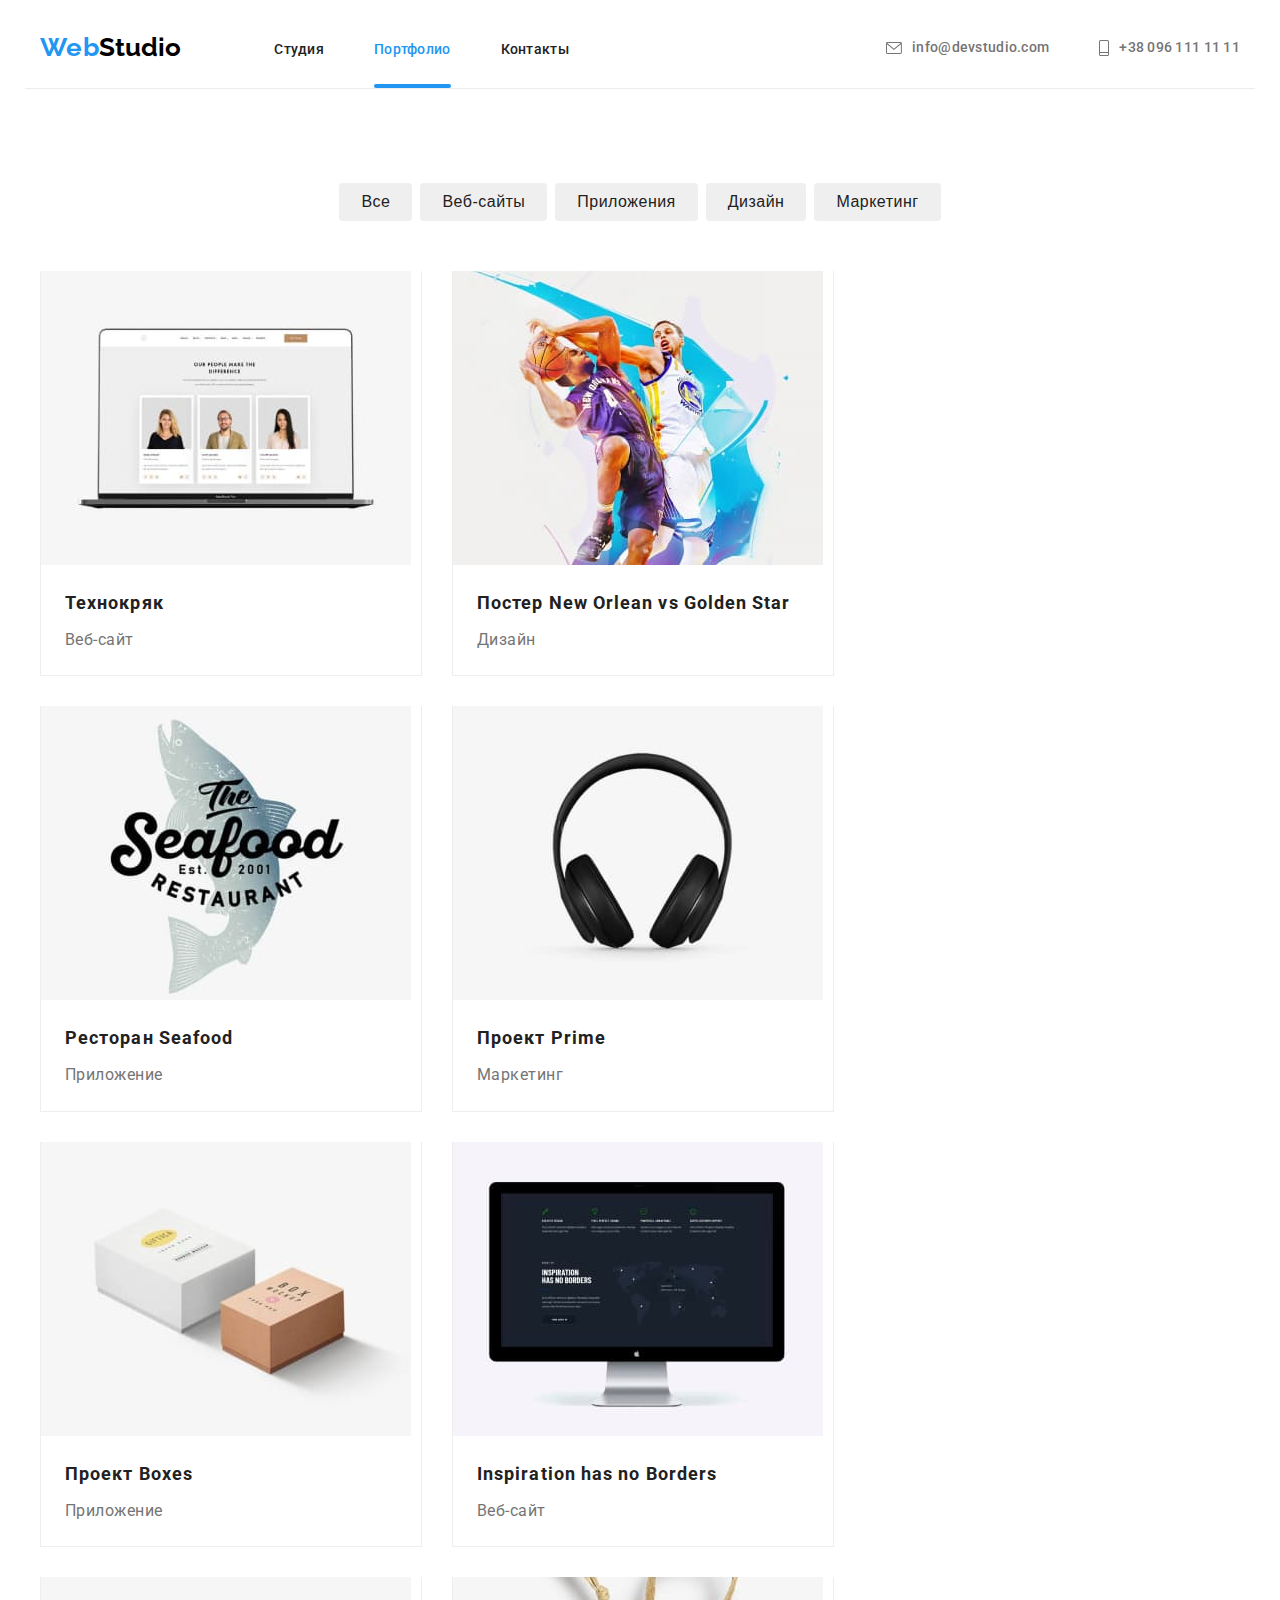
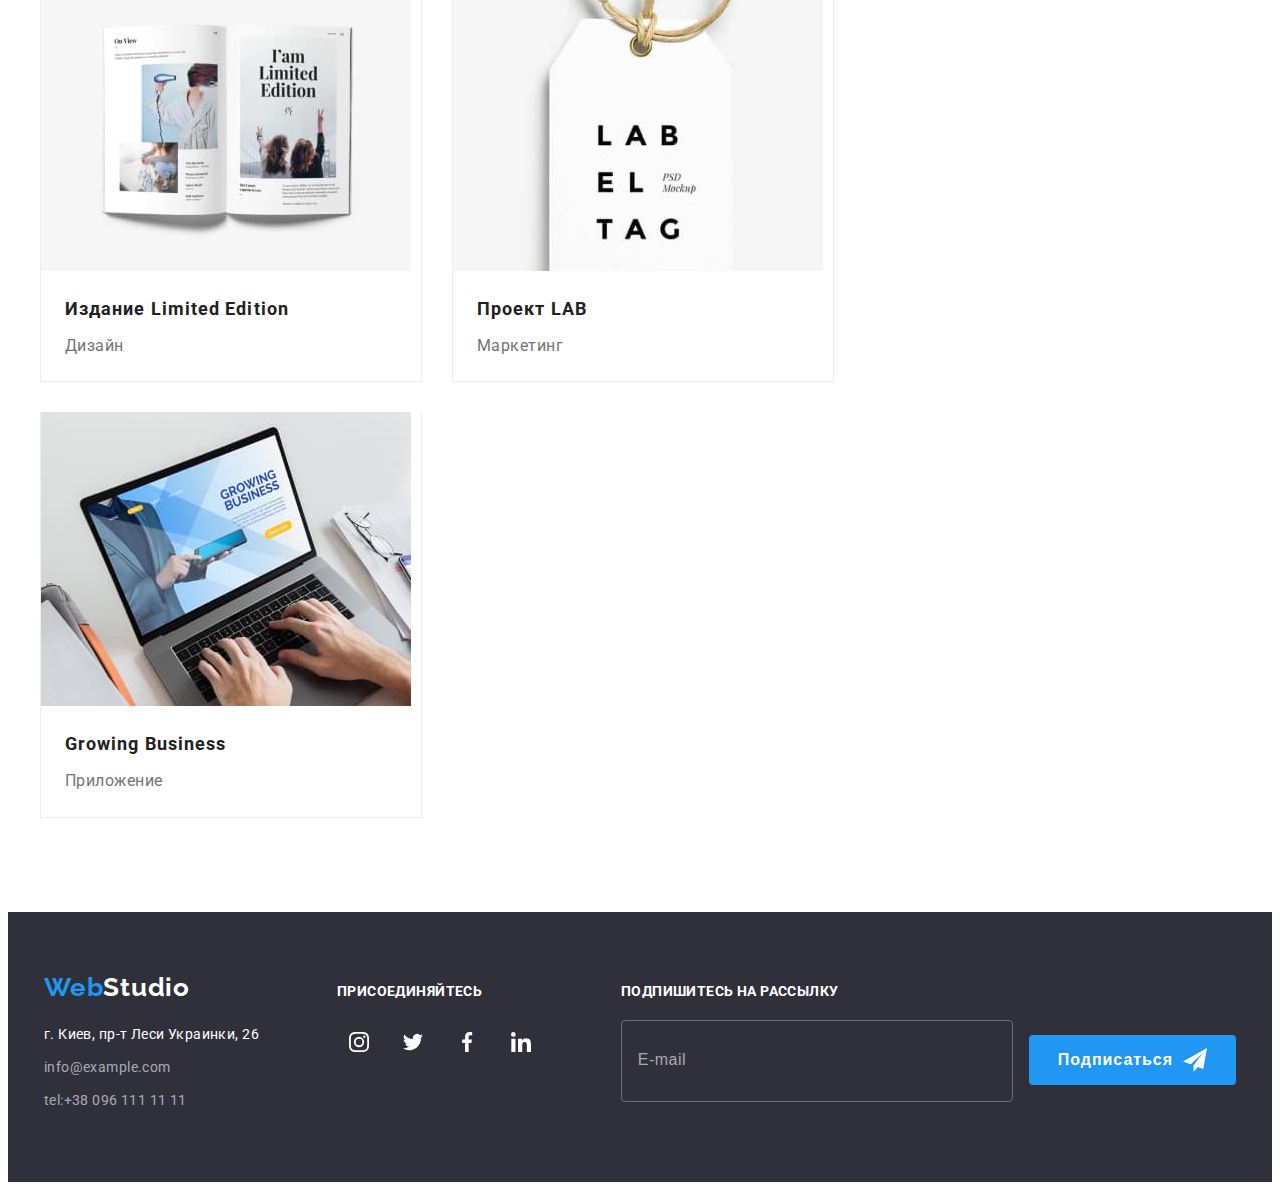
==== commit efcb2879: "hw-7" ====
--- a/portfolio.html
+++ b/portfolio.html
@@ -19,38 +19,40 @@
     <link rel="stylesheet" href="./css/main.css">
   </head>
   <body>
-    <header class="">
-      <div class="container header-container">
+    <header class="header">
+      <div class="container header__container">
         <nav class="navigation">
           <a href="" class="logo"><span class="logo-web">Web</span>Studio</a>
-          <ul class="site-nav list">
-            <li class="header-item">
-              <a href="./index.html" class="nav-menu-link link ">Студия</a>
-            </li>
-            <li class="header-item">
-              <a href="" class="nav-menu-link link current">Портфолио</a>
-            </li>
-            <li class="header-item"><a href="" class="nav-menu-link link ">Контакты</a></li>
+          <ul class="site-nav">
+            <li class="site-nav__item">
+              <a href="./index.html" class="site-nav__link">Студия</a>
+            </li>
+            <li class="site-nav__item">
+              <a href="./portfolio.html" class="site-nav__link  current"
+                >Портфолио</a
+              >
+            </li>
+            <li class="site-nav__item">
+              <a href="" class="site-nav__link">Контакты</a>
+            </li>
           </ul>
         </nav>
-        <ul class="auth-nav list">
-          <li class="header-link">
-            <a href="mailto:info@devstudio.com" class="link"
-              >
-              <svg class="icon-header" height="12" width="16" >
-                <use href="./imagas/icons.svg#icon-envelope">
-                </use>
+        <ul class="auth-nav">
+          <li class="auth-nav__item">
+            <a href="mailto:info@devstudio.com" class="auth-nav__link">
+              <svg class="auth-nav__icon" height="12" width="16">
+                <use href="./imagas/icons.svg#icon-envelope"></use>
               </svg>
               info@devstudio.com</a
             >
           </li>
-          <li class="header-link">
-            <a href="tel:+380961111111" class="link">
-              <svg class="icon-header" height="16" width="10" >
-                <use href="./imagas/icons.svg#icon-Vector">
-                </use>
+          <li class="auth-nav__item">
+            <a href="tel:+380961111111" class="auth-nav__link">
+              <svg class="auth-nav__icon" height="16" width="10">
+                <use href="./imagas/icons.svg#icon-Vector"></use>
               </svg>
-              +38 096 111 11 11</a>
+              +38 096 111 11 11</a
+            >
           </li>
         </ul>
       </div>
@@ -295,22 +297,22 @@
     </main>
     <footer class="footer">
       <div class="container container-footer">
-        <div class="contact">
+        <div class="footer-contact">
           <div class="logo-item">
             <a href="" class="logo-footer"
               ><span class="logo-web">Web</span>Studio</a
             >
           </div>
           <address>
-            <p class="footer-text">г. Киев, пр-т Леси Украинки, 26</p>
-            <ul class="footer-list">
-              <li class="footer-item">
-                <a href="mailto:info@example.com" class="footer-link"
+            <p class="footer-contact__text">г. Киев, пр-т Леси Украинки, 26</p>
+            <ul class="footer-contact__list">
+              <li class="footer-contact__item">
+                <a href="mailto:info@example.com" class="footer-contact__link"
                   >info@example.com</a
                 >
               </li>
-              <li>
-                <a href="tel:+380961111111" class="footer-link"
+              <li class="footer-contact__item">
+                <a href="tel:+380961111111" class="footer-contact__link"
                   >tel:+38 096 111 11 11</a
                 >
               </li>
@@ -318,32 +320,32 @@
           </address>
         </div>
         <div class="footer-social">
-          <p class="footer-social-text">присоединяйтесь</p>
-          <ul class="icon-socials">
-            <li class="icon-footer">
-              <a class="icon-link icon-link-footer" href="#">
-                <svg class="icon-team-svg" width="20" height="20">
+          <p class="footer-social__text">присоединяйтесь</p>
+          <ul class="team-socials">
+            <li class="team-socials__list">
+              <a class="team-socials__link icon-link-footer" href="#">
+                <svg class="team-socials__icon" width="20" height="20">
                   <use href="imagas/icons.svg#icon-instagram"></use>
                 </svg>
               </a>
             </li>
-            <li class="icon-footer">
-              <a class="icon-link icon-link-footer" href="#">
-                <svg class="icon-team-svg" width="20" height="20">
+            <li class="team-socials__list">
+              <a class="team-socials__link icon-link-footer" href="#">
+                <svg class="team-socials__icon" width="20" height="20">
                   <use href="imagas/icons.svg#icon-twitter"></use>
                 </svg>
               </a>
             </li>
-            <li class="icon-footer">
-              <a class="icon-link icon-link-footer" href="#">
-                <svg class="icon-team-svg" width="20" height="20">
+            <li class="team-socials__list">
+              <a class="team-socials__link icon-link-footer" href="#">
+                <svg class="team-socials__icon" width="20" height="20">
                   <use href="imagas/icons.svg#icon-facebook"></use>
                 </svg>
               </a>
             </li>
-            <li class="icon-footer">
-              <a class="icon-link icon-link-footer" href="#">
-                <svg class="icon-team-svg" width="20" height="20">
+            <li class="team-socials__list">
+              <a class="team-socials__link icon-link-footer" href="#">
+                <svg class="team-socials__icon" width="20" height="20">
                   <use href="imagas/icons.svg#icon-linkedin"></use>
                 </svg>
               </a>
@@ -351,16 +353,16 @@
           </ul>
         </div>
         <div class="footer-social">
-          <p class="footer-social-text">Подпишитесь на рассылку</p>
-          <form class="online-form-footer">
+          <p class="footer-social__text">Подпишитесь на рассылку</p>
+          <form class="footer-social__form">
             <input
-              class="online-input-footer"
+              class="footer-social__input"
               name="online-email"
               type="email"
               placeholder="E-mail"
             />
-             <button type="submit" class="online-btn modal-btn-send btn">Подписаться
-              <svg class="icon-send" width="24" height="24">
+             <button type="submit" class="footer-social__btn modal-btn-send btn">Подписаться
+              <svg class="footer-social__icon" width="24" height="24">
                 <use href="./imagas/icons.svg#icon-send"></use>
               </svg>
             </button> 
--- a/css/main.css
+++ b/css/main.css
@@ -86,12 +86,12 @@
   padding-bottom: 94px;
 }
 
-.section-title {
+.section__title {
   font-weight: 700;
   font-size: 36px;
   line-height: 1.17;
+  letter-spacing: 0.03em;
   text-align: center;
-  letter-spacing: 0.03em;
   color: var(--primary-text-color);
   margin-bottom: 50px;
 }
@@ -123,25 +123,25 @@
   font-weight: 700;
   font-size: 16px;
   line-height: 1.88;
+  letter-spacing: 0.06em;
   text-align: center;
-  letter-spacing: 0.06em;
   color: var(--primary-white-color);
   background-color: var(--accent-color);
   padding: 10px 32px;
 }
 
-.modal-btn {
-  display: flex;
-  justify-content: center;
-}
-
-.modal-btn-send {
+.modal__btn {
+  display: flex;
+  justify-content: center;
+}
+
+.modal__btn-send {
   padding: 10px 55px;
   box-shadow: 0px 4px 4px rgba(0, 0, 0, 0.15);
   transition: background-color 250ms cubic-bezier(0.4, 0, 0.2, 1);
 }
 
-.modal-btn-send:hover {
+.modal__btn-send:hover {
   background-color: var(--butoon-hover);
 }
 
@@ -160,8 +160,8 @@
   font-weight: 500;
   font-size: 16px;
   line-height: 1.6;
+  letter-spacing: 0.03em;
   text-align: center;
-  letter-spacing: 0.03em;
   color: var(--primary-text-color);
   padding: 6px 22px;
   transition: color 250ms cubic-bezier(0.4, 0, 0.2, 1), background-color 250ms cubic-bezier(0.4, 0, 0.2, 1);
@@ -175,7 +175,7 @@
   box-shadow: var(--shadow-button);
 }
 
-.online-btn {
+.footer-social__btn {
   display: inline-flex;
   align-items: center;
   margin-left: 12px;
@@ -210,33 +210,32 @@
   padding: 40px;
 }
 
-.modal-title {
+.modal__title {
   font-weight: 700;
   font-size: 20px;
   line-height: 1.15;
-  text-align: center;
   letter-spacing: 0.03em;
   color: var(--primary-text-color);
   margin-bottom: 30px;
 }
 
-.modal-input-svg {
+.modal__input-svg {
   position: relative;
 }
 
-.modal-input:focus {
+.modal__input:focus {
   border-color: var(--accent-color);
 }
 
-.modal-input:focus + .model-icon {
+.modal__input:focus + .model__icon {
   fill: var(--accent-color);
 }
 
-.form-field + .form-field {
+.modal__form-field + .modal__form-field {
   margin-top: 10px;
 }
 
-.modal-input {
+.modal__input {
   width: 100%;
   height: 40px;
   border: 1px solid var(--modal-input-border);
@@ -247,7 +246,7 @@
   transition: border 250ms cubic-bezier(0.4, 0, 0.2, 1), fill 250ms cubic-bezier(0.4, 0, 0.2, 1);
 }
 
-.model-icon {
+.model__icon {
   position: absolute;
   left: 15px;
   top: 50%;
@@ -256,7 +255,7 @@
   transition: fill 250ms cubic-bezier(0.4, 0, 0.2, 1);
 }
 
-.modal-label {
+.modal__label {
   font-size: 12px;
   line-height: 1.16;
   letter-spacing: 0.01em;
@@ -265,14 +264,17 @@
   display: block;
 }
 
-.model-text::placeholder {
+.model__text::placeholder {
+  font-size: 14px;
+  line-height: 1.14;
+  letter-spacing: 0.01em;
   font-size: 14px;
   line-height: 1.14;
   letter-spacing: 0.01em;
   color: var(--placeholder-model);
 }
 
-.model-text {
+.model__text {
   display: block;
   width: 100%;
   height: 120px;
@@ -290,7 +292,7 @@
   visibility: hidden;
 }
 
-.modal-close {
+.modal__btn-close {
   width: 30px;
   height: 30px;
   border-radius: 50%;
@@ -305,7 +307,7 @@
   transition: fill 250ms cubic-bezier(0.4, 0, 0.2, 1);
 }
 
-.modal-close:hover {
+.modal__btn-close:hover {
   fill: var(--accent-color);
 }
 
@@ -314,7 +316,7 @@
   justify-content: center;
 }
 
-.modal-check-text {
+.modal__check-text {
   font-size: 14px;
   line-height: 1.71;
   letter-spacing: 0.03em;
@@ -326,7 +328,7 @@
   margin-bottom: 30px;
 }
 
-.modal-check-text span {
+.modal__check-text span {
   width: 16px;
   height: 15px;
   border: 2px solid var(--primary-text-color);
@@ -337,25 +339,25 @@
   justify-content: center;
 }
 
-.modal-check-text {
+.modal__check-text {
   fill: transparent;
 }
 
-.modal-check:checked + .modal-check-text span {
+.modal__check:checked + .modal__check-text span {
   background-color: var(--accent-color);
   border: none;
 }
 
-.modal-check:checked + .modal-check-text svg {
+.modal__check:checked + .modal__check-text svg {
   fill: var(--primary-white-color);
 }
 
-.modal-link {
+.modal__link {
   color: var(--accent-color);
   text-decoration: underline;
 }
 
-.online-input-footer {
+.footer-social__input {
   width: 358px;
   height: 50px;
   background-color: transparent;
@@ -368,18 +370,18 @@
   transition: border-color 250ms cubic-bezier(0.4, 0, 0.2, 1);
 }
 
-.online-input-footer::placeholder {
+.footer-social__input::placeholder {
   font-size: 16px;
   line-height: 1.25;
   letter-spacing: 0.03em;
   color: var(--placeholder-footer);
 }
 
-.online-input-footer:focus {
+.footer-social__input:focus {
   border-color: var(--accent-color);
 }
 
-.icon-send {
+.footer-social__icon {
   fill: var(--primary-white-color);
   margin-left: 10px;
   align-items: center;
@@ -390,12 +392,8 @@
   padding: 60px 0;
 }
 
-.contact {
-  flex-grow: 1;
-}
-
-.footer-social-text {
-  font-weight: bold;
+.footer-social__text {
+  font-weight: 700;
   font-size: 14px;
   line-height: 1.14;
   letter-spacing: 0.03em;
@@ -412,10 +410,6 @@
   transition: background-color 250ms cubic-bezier(0.4, 0, 0.2, 1);
 }
 
-.icon-footer + .icon-footer {
-  margin-left: 10px;
-}
-
 .container-footer {
   display: flex;
   align-items: baseline;
@@ -425,13 +419,16 @@
 .footer-social {
   margin-left: 70px;
 }
+.contact {
+  flex-grow: 1;
+} 
 
 .logo-footer {
-  font-family: Raleway;
   font-weight: 700;
   font-size: 26px;
   line-height: 1.19;
   letter-spacing: 0.03em;
+  font-family: Raleway;
   color: var(--primary-white-color);
 }
 
@@ -440,41 +437,41 @@
 }
 
 address {
+  font-size: 14px;
+  line-height: 1.71;
+  letter-spacing: 0.03em;
   font-style: normal;
-  font-size: 14px;
-  line-height: 1.71;
-  letter-spacing: 0.03em;
-}
-
-.footer-text {
+}
+
+.footer-contact__text {
   color: var(--primary-white-color);
   margin-bottom: 9px;
 }
 
-.footer-link {
+.footer-contact__link {
   color: rgba(255, 255, 255, 0.6);
 }
 
-.footer-item {
+.footer-contact__item {
   margin-bottom: 9px;
 }
 
-.header-link {
+.auth-nav__item {
   fill: currentColor;
 }
 
-.header-container {
+.header__container {
   display: flex;
   align-items: center;
   border-bottom: 1px solid var(--header-border-boottom);
 }
 
-.header-item + .header-item,
-.header-link + .header-link {
+.site-nav__item + .site-nav__item,
+.auth-nav__item + .auth-nav__item {
   margin-left: 50px;
 }
 
-.icon-header {
+.auth-nav__icon {
   margin-right: 10px;
 }
 
@@ -492,7 +489,7 @@
   margin-left: auto;
 }
 
-.nav-menu-link {
+.site-nav__link {
   position: relative;
   font-weight: 500;
   font-size: 14px;
@@ -502,14 +499,14 @@
   transition: color 250ms cubic-bezier(0.4, 0, 0.2, 1);
 }
 
-.nav-menu-link:hover,
-.nav-menu-link:focus,
-.nav-menu-link.current {
+.site-nav__link:hover,
+.site-nav__link:focus,
+.site-nav__link.current {
   color: var(--accent-color);
   transition: color 250ms cubic-bezier(0.4, 0, 0.2, 1);
 }
 
-.nav-menu-link.current::after {
+.site-nav__link.current::after {
   content: '';
   left: 0;
   bottom: -31px;
@@ -522,7 +519,7 @@
   transition: background-color 250ms cubic-bezier(0.4, 0, 0.2, 1);
 }
 
-.auth-nav .link {
+.auth-nav__link {
   display: flex;
   font-weight: 500;
   font-size: 14px;
@@ -533,8 +530,8 @@
   transition: color 250ms cubic-bezier(0.4, 0, 0.2, 1);
 }
 
-.auth-nav .link:hover,
-.auth-nav .link:focus {
+.auth-nav__link:hover,
+.auth-nav__link:focus {
   color: var(--accent-color);
   transition: color 250ms cubic-bezier(0.4, 0, 0.2, 1);
 }
@@ -553,7 +550,7 @@
   text-align: center;
 }
 
-.hero-title {
+.hero__title {
   font-weight: 900;
   font-size: 44px;
   line-height: 1.36;
@@ -564,7 +561,7 @@
   margin-bottom: 30px;
 }
 
-.icon-about {
+.about__icon {
   background-color: var(--button-color);
   height: 120px;
   border-radius: 4px;
@@ -574,19 +571,22 @@
   margin-bottom: 30px;
 }
 
-.about-list {
-  display: flex;
-}
-
-.about-item {
+.about__list {
+  display: flex;
+}
+
+.about__item {
   width: 270px;
 }
 
-.about-item + .about-item {
+.about__item + .about__item {
   margin-left: 30px;
 }
 
-.about-title {
+.about__title {
+  font-size: 12px;
+  line-height: 1.16;
+  letter-spacing: 0.01em;
   font-weight: 700;
   font-size: 14px;
   line-height: 1.14;
@@ -596,7 +596,7 @@
   margin-bottom: 10px;
 }
 
-.about-text {
+.about__text {
   font-size: 14px;
   line-height: 1.71;
   letter-spacing: 0.03em;
@@ -607,19 +607,20 @@
   padding-top: 0;
 }
 
-.works-list {
-  display: flex;
-}
-
-.works-item + .works-item {
+.works {
+  display: flex;
+  padding-top: 0;
+}
+
+.works__item + .works__item {
   margin-left: 30px;
 }
 
-.works-item {
+.works__item {
   position: relative;
 }
 
-.work-text {
+.work__text {
   font-weight: bold;
   font-size: 14px;
   line-height: 1.14;
@@ -637,16 +638,16 @@
   color: var(--primary-white-color);
 }
 
-.icon-socials {
-  display: flex;
-  justify-content: center;
-}
-
-.icon-team + .icon-team {
+.team-socials {
+  display: flex;
+  justify-content: center;
+}
+
+.team-socials__list + .team-socials__list {
   margin-left: 10px;
 }
 
-.icon-link {
+.team-socials__link {
   display: flex;
   align-items: center;
   justify-content: center;
@@ -657,7 +658,7 @@
   transition: fill 250ms cubic-bezier(0.4, 0, 0.2, 1), background-color 250ms cubic-bezier(0.4, 0, 0.2, 1);
 }
 
-.icon-team {
+.team-socials__list {
   width: 44px;
   height: 44px;
 }
@@ -666,37 +667,37 @@
   fill: var(--primary-white-color);
 }
 
-.icon-link:hover,
-.icon-link:focus {
+.team-socials__link:hover,
+.team-socials__link:focus {
   background-color: var(--accent-color);
   fill: var(--primary-white-color);
   transition: fill 250ms cubic-bezier(0.4, 0, 0.2, 1);
 }
 
-.team-item {
+.team__list {
   box-shadow: var(--box-shadow-team);
   border-radius: 0px 0px 4px 4px;
 }
 
-.team-list {
-  display: flex;
-}
-
-.team-item + .team-item {
+.team {
+  display: flex;
+}
+
+.team__list + .team__list{
   margin-left: 30px;
 }
 
-.team-item-contens {
+.team__item-contens {
   padding-top: 30px;
   padding-bottom: 30px;
   background-color: var(--primary-white-color);
 }
 
-.team {
+.section-team {
   background-color: var(--button-color);
 }
 
-.team-title {
+.team__title {
   font-weight: 700;
   font-size: 16px;
   line-height: 1.2;
@@ -706,7 +707,7 @@
   margin-bottom: 10px;
 }
 
-.team-text {
+.team__text {
   font-size: 16px;
   line-height: 1.2;
   text-align: center;
@@ -715,17 +716,17 @@
   color: var(--title-text-color);
 }
 
-.icon-clients {
-  display: flex;
-  justify-content: center;
-}
-
-.client-list {
+.clients {
+  display: flex;
+  justify-content: center;
+}
+
+.clients__list {
   width: 170px;
   height: 92px;
 }
 
-.client-link {
+.clients__link {
   border: 1px solid var(--social);
   border-radius: 4px;
   display: flex;
@@ -737,12 +738,12 @@
   transition: fill 250ms cubic-bezier(0.4, 0, 0.2, 1), border 250ms cubic-bezier(0.4, 0, 0.2, 1);
 }
 
-.client-list + .client-list {
+.clients__list + .clients__list {
   margin-left: 30px;
 }
 
-.client-link:hover,
-.client-link:focus {
+.clients__link:hover,
+.clients__link:focus {
   border-color: var(--accent-color);
   fill: var(--accent-color);
   transition: border-color 250ms cubic-bezier(0.4, 0, 0.2, 1), fill 250ms cubic-bezier(0.4, 0, 0.2, 1);
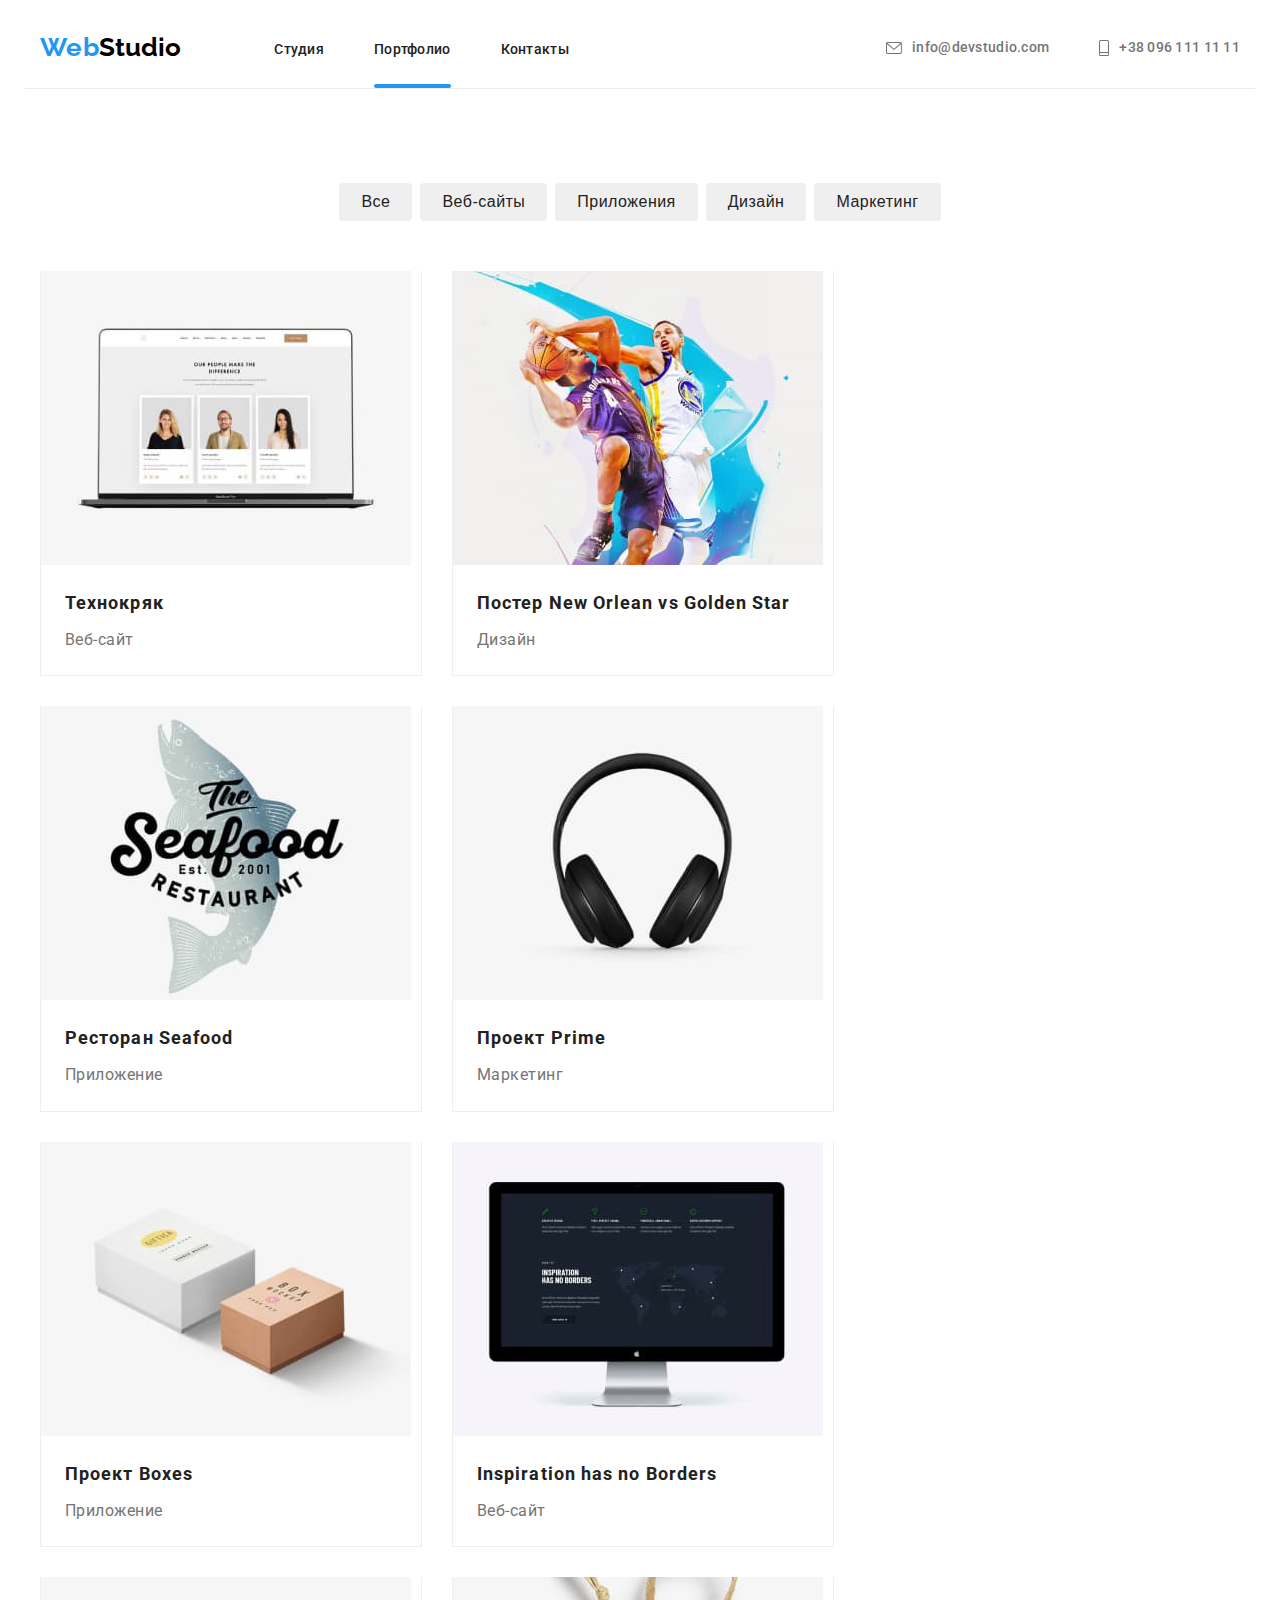
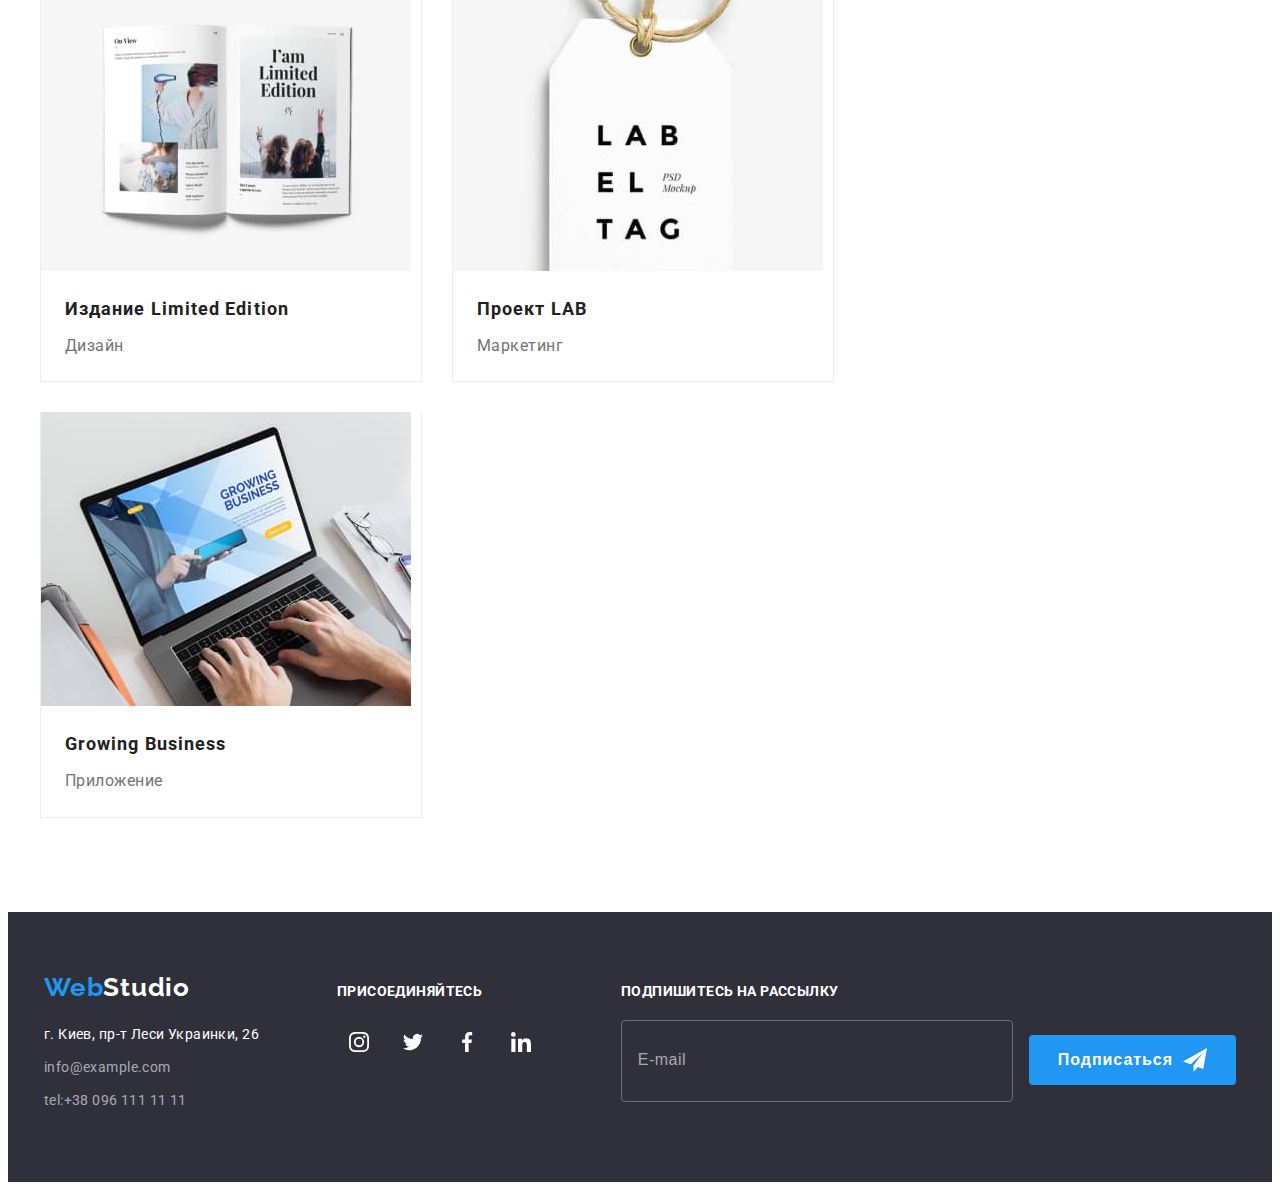
==== commit d2e4272f: "hw-7" ====
--- a/portfolio.html
+++ b/portfolio.html
@@ -22,13 +22,13 @@
     <header class="header">
       <div class="container header__container">
         <nav class="navigation">
-          <a href="" class="logo"><span class="logo-web">Web</span>Studio</a>
+          <a href="" class="logo"><span class="logo__web">Web</span>Studio</a>
           <ul class="site-nav">
             <li class="site-nav__item">
               <a href="./index.html" class="site-nav__link">Студия</a>
             </li>
             <li class="site-nav__item">
-              <a href="./portfolio.html" class="site-nav__link  current"
+              <a href="./portfolio.html" class="site-nav__link  site-nav-link__current"
                 >Портфолио</a
               >
             </li>
@@ -61,233 +61,232 @@
       <section class="section">
         <div class="container">
           <h1  class="visually-hidden">galery</h1>
-          <ul class="button-list">
-            <li class="item-btn">
-              <button type="button" class="btn-text">Все</button>
-            </li>
-            <li class="item-btn">
-              <button type="button" class="btn-text">Веб-сайты</button>
-            </li>
-            <li class="item-btn">
-              <button type="button" class="btn-text">Приложения</button>
-            </li>
-            <li class="item-btn">
-              <button type="button" class="btn-text">Дизайн</button>
-            </li>
-            <li class="item-btn">
-              <button type="button" class="btn-text">Маркетинг</button>
+          <ul class="button">
+            <li class="button__item">
+              <button type="button" class="button__text">Все</button>
+            </li>
+            <li class="button__item">
+              <button type="button" class="button__text">Веб-сайты</button>
+            </li>
+            <li class="button__item">
+              <button type="button" class="button__text">Приложения</button>
+            </li>
+            <li class="button__item">
+              <button type="button" class="button__text">Дизайн</button>
+            </li>
+            <li class="button__item">
+              <button type="button" class="button__text">Маркетинг</button>
             </li>
           </ul>
-          <ul class="content-list">
-            <li class="content-item">
-              <a class="content-link" href="" >
-              <div class="box-overlay">
-                <img class="content-img"
+          <ul class="content">
+            <li class="content__item">
+              <a class="content__link" href="" >
+              <div class="content__overlay">
+                <img class="content__img"
                   src="./imagas/open-website-on-laptop.jpg"
                   alt="open website on laptop.jpg"
                   width="370"
                   height="294"
                 />
-                <div class="overlay">
-                  <p class="overlay-text">
+                <div class="content__overlay-item">
+                  <p class="content__overlay-text">
                     Технокряк это современная площадка распространения коронавируса. 
                     Компании используют эту платформу для цифрового шпионажа и атак на 
                     защищённые сервера конкурентов. 
                 </p>
                 </div> 
               </div>
-              <div class="item-content">
-                  <h2 class="content-title">Технокряк</h2>
-                  <p class="content-text">Веб-сайт</p>
-              </div>
-              </a>
-            </li>
-            <li class="content-item">
-              <a class="content-link" href="" >
-              <div class="box-overlay">
-              
-                <img class="content-img"
+              <div class="content__list">
+                  <h2 class="content__title">Технокряк</h2>
+                  <p class="content__text">Веб-сайт</p>
+              </div>
+              </a>
+            </li>
+            <li class="content__item">
+              <a class="content__link" href="" >
+              <div class="content__overlay">
+                <img class="content__img"
                   src="./imagas/New-Orlean-vs-Golden-Star.jpg"
                   alt="New Orlean vs Golden Star.jpg"
                   width="370"
                   height="294"
                 />
-                <div class="overlay">
-                  <p class="overlay-text">
-                    Технокряк это современная площадка распространения коронавируса. 
-                    Компании используют эту платформу для цифрового шпионажа и атак на 
-                    защищённые сервера конкурентов. 
-                </p>
-              </div>  
-              </div>
-                <div class="item-content">
-                  <h2 class="content-title">
+                <div class="content__overlay-item">
+                  <p class="content__overlay-text">
+                    Технокряк это современная площадка распространения коронавируса. 
+                    Компании используют эту платформу для цифрового шпионажа и атак на 
+                    защищённые сервера конкурентов. 
+                </p>
+              </div>  
+              </div>
+                <div class="content__list">
+                  <h2 class="content__title">
                     Постер New Orlean vs Golden Star
                   </h2>
-                  <p class="content-text">Дизайн</p>
-                </div>
-              </a>
-            </li>
-            <li class="content-item">
-              <a class="content-link" href="" >
-                <div class="box-overlay">  
-                <img class="content-img"
+                  <p class="content__text">Дизайн</p>
+                </div>
+              </a>
+            </li>
+            <li class="content__item">
+              <a class="content__link" href="" >
+                <div class="content__overlay">  
+                <img class="content__img"
                   src="./imagas/Seafood-restaurant-logo.jpg"
                   alt="Seafood restaurant logo.jpg"
                   width="370"
                   height="294"
                 />
-                <div class="overlay">
-                  <p class="overlay-text">
+                <div class="content__overlay-item">
+                  <p class="content__overlay-text">
                     Технокряк это современная площадка распространения коронавируса. 
                     Компании используют эту платформу для цифрового шпионажа и атак на 
                     защищённые сервера конкурентов. 
                 </p>
                 </div>
                 </div>  
-                <div class="item-content">
-                  <h2 class="content-title">Ресторан Seafood</h2>
-                  <p class="content-text">Приложение</p>
-                </div>
-              </a>
-            </li>
-            <li class="content-item">
-              <a class="content-link" href="" >
-                <div class="box-overlay">
+                <div class="content__list">
+                  <h2 class="content__title">Ресторан Seafood</h2>
+                  <p class="content__text">Приложение</p>
+                </div>
+              </a>
+            </li>
+            <li class="content__item">
+              <a class="content__link" href="" >
+                <div class="content__overlay">
               
-                <img class="content-img"
+                <img class="content__img"
                   src="./imagas/wired-headphones.jpg"
                   alt="wired headphones Prime.jpg"
                   width="370"
                   height="294"
                 />
-                <div class="overlay">
-                  <p class="overlay-text">
-                    Технокряк это современная площадка распространения коронавируса. 
-                    Компании используют эту платформу для цифрового шпионажа и атак на 
-                    защищённые сервера конкурентов. 
-                </p>
-              </div>  
-              </div>
-                <div class="item-content">
-                  <h2 class="content-title">Проект Prime</h2>
-                  <p class="content-text">Маркетинг</p>
-                </div>
-              </a>
-            </li>
-            <li class="content-item">
-              <a class="content-link" href="" >
-               <div class="box-overlay">
+                <div class="content__overlay-item">
+                  <p class="content__overlay-text">
+                    Технокряк это современная площадка распространения коронавируса. 
+                    Компании используют эту платформу для цифрового шпионажа и атак на 
+                    защищённые сервера конкурентов. 
+                </p>
+              </div>  
+              </div>
+                <div class="content__list">
+                  <h2 class="content__title">Проект Prime</h2>
+                  <p class="content__text">Маркетинг</p>
+                </div>
+              </a>
+            </li>
+            <li class="content__item">
+              <a class="content__link" href="" >
+               <div class="content__overlay">
               
-                <img class="content-img"
+                <img class="content__img"
                   src="./imagas/project-Boxes.jpg"
                   alt="two boxes.jpg"
                   width="370"
                   height="294"
                 />
-                <div class="overlay">
-                  <p class="overlay-text">
-                    Технокряк это современная площадка распространения коронавируса. 
-                    Компании используют эту платформу для цифрового шпионажа и атак на 
-                    защищённые сервера конкурентов. 
-                </p>
-              </div>  
-              </div>
-                <div class="item-content">
-                  <h2 class="content-title">Проект Boxes</h2>
-                  <p class="content-text">Приложение</p>
+                <div class="content__overlay-item">
+                  <p class="content__overlay-text">
+                    Технокряк это современная площадка распространения коронавируса. 
+                    Компании используют эту платформу для цифрового шпионажа и атак на 
+                    защищённые сервера конкурентов. 
+                </p>
+              </div>  
+              </div>
+                <div class="content__list">
+                  <h2 class="content__title">Проект Boxes</h2>
+                  <p class="content__text">Приложение</p>
                 </div> 
               </a>
             </li>
-            <li class="content-item">
-              <a class="content-link" href="" >
-               <div class="box-overlay">
-                <img class="content-img"
+            <li class="content__item">
+              <a class="content__link" href="" >
+               <div class="content__overlay">
+                <img class="content__img"
                   src="./imagas/Inspiration-has-no-Borders.jpg"
                   alt="depicts a monitor with an open site.jpg"
                   width="370"
                   height="294"
                 />
-                <div class="overlay">
-                  <p class="overlay-text">
-                    Технокряк это современная площадка распространения коронавируса. 
-                    Компании используют эту платформу для цифрового шпионажа и атак на 
-                    защищённые сервера конкурентов. 
-                </p>
-              </div>  
-              </div>
-                <div class="item-content">
-                  <h2 class="content-title">Inspiration has no Borders</h2>
-                  <p class="content-text">Веб-сайт</p>
+                <div class="content__overlay-item">
+                  <p class="content__overlay-text">
+                    Технокряк это современная площадка распространения коронавируса. 
+                    Компании используют эту платформу для цифрового шпионажа и атак на 
+                    защищённые сервера конкурентов. 
+                </p>
+              </div>  
+              </div>
+                <div class="content__list">
+                  <h2 class="content__title">Inspiration has no Borders</h2>
+                  <p class="content__text">Веб-сайт</p>
                 </div> 
               </a>
             </li>
-            <li class="content-item">
-              <a class="content-link" href="" >
-                <div class="box-overlay">
-                <img class="content-img"
+            <li class="content__item">
+              <a class="content__link" href="" >
+                <div class="content__overlay">
+                <img class="content__img"
                   src="./imagas/Limited-Edition.jpg"
                   alt="depicts an open book Limited-Edition.jpg"
                   width="370"
                   height="294"
                 />
-                <div class="overlay">
-                  <p class="overlay-text">
-                    Технокряк это современная площадка распространения коронавируса. 
-                    Компании используют эту платформу для цифрового шпионажа и атак на 
-                    защищённые сервера конкурентов. 
-                </p>
-              </div>  
-              </div>
-                <div class="item-content">
-                  <h2 class="content-title">Издание Limited Edition</h2>
-                  <p class="content-text">Дизайн</p>
-                </div>
-              </a>
-            </li>
-            <li class="content-item">
-              <a class="content-link" href="" >
-                <div class="box-overlay">
-                <img class="content-img"
+                <div class="content__overlay-item">
+                  <p class="content__overlay-text">
+                    Технокряк это современная площадка распространения коронавируса. 
+                    Компании используют эту платформу для цифрового шпионажа и атак на 
+                    защищённые сервера конкурентов. 
+                </p>
+              </div>  
+              </div>
+                <div class="content__list">
+                  <h2 class="content__title">Издание Limited Edition</h2>
+                  <p class="content__text">Дизайн</p>
+                </div>
+              </a>
+            </li>
+            <li class="content__item">
+              <a class="content__link" href="" >
+                <div class="content__overlay">
+                <img class="content__img"
                   src="./imagas/projectm-LAB.jpg"
                   alt="projectm-LAB.jpg"
                   width="370"
                   height="294"
                 />
-                <div class="overlay">
-                  <p class="overlay-text">
-                    Технокряк это современная площадка распространения коронавируса. 
-                    Компании используют эту платформу для цифрового шпионажа и атак на 
-                    защищённые сервера конкурентов. 
-                </p>
-              </div>  
-              </div>
-                <div class="item-content">
-                  <h2 class="content-title">Проект LAB</h2>
-                  <p class="content-text">Маркетинг</p>
-                </div>
-            </li>
-            <li class="content-item">
+                <div class="content__overlay-item">
+                  <p class="content__overlay-text">
+                    Технокряк это современная площадка распространения коронавируса. 
+                    Компании используют эту платформу для цифрового шпионажа и атак на 
+                    защищённые сервера конкурентов. 
+                </p>
+              </div>  
+              </div>
+                <div class="content__list">
+                  <h2 class="content__title">Проект LAB</h2>
+                  <p class="content__text">Маркетинг</p>
+                </div>
+            </li>
+            <li class="content__item">
               
-              <a class="content-link" href="" >
-                <div class="box-overlay">
-                <img class="content-img"
+              <a class="content__link" href="" >
+                <div class="content__overlay">
+                <img class="content__img"
                   src="./imagas/Growing-Business.jpg"
                   alt="Growing-Business.jpg"
                   width="370"
                   height="294"
                 />
-                <div class="overlay">
-                  <p class="overlay-text">
-                    Технокряк это современная площадка распространения коронавируса. 
-                    Компании используют эту платформу для цифрового шпионажа и атак на 
-                    защищённые сервера конкурентов. 
-                </p>
-              </div>  
-              </div>
-                <div class="item-content">
-                  <h2 class="content-title">Growing Business</h2>
-                  <p class="content-text">Приложение</p>
+                <div class="content__overlay-item">
+                  <p class="content__overlay-text">
+                    Технокряк это современная площадка распространения коронавируса. 
+                    Компании используют эту платформу для цифрового шпионажа и атак на 
+                    защищённые сервера конкурентов. 
+                </p>
+              </div>  
+              </div>
+                <div class="content__list">
+                  <h2 class="content__title">Growing Business</h2>
+                  <p class="content__text">Приложение</p>
                 </div>
               </a>
             </li>
@@ -300,7 +299,7 @@
         <div class="footer-contact">
           <div class="logo-item">
             <a href="" class="logo-footer"
-              ><span class="logo-web">Web</span>Studio</a
+              ><span class="logo__web">Web</span>Studio</a
             >
           </div>
           <address>
@@ -321,31 +320,31 @@
         </div>
         <div class="footer-social">
           <p class="footer-social__text">присоединяйтесь</p>
-          <ul class="team-socials">
-            <li class="team-socials__list">
-              <a class="team-socials__link icon-link-footer" href="#">
-                <svg class="team-socials__icon" width="20" height="20">
+          <ul class="socials">
+            <li class="socials__list">
+              <a class="socials__link icon-link-footer" href="#">
+                <svg class="socials__icon" width="20" height="20">
                   <use href="imagas/icons.svg#icon-instagram"></use>
                 </svg>
               </a>
             </li>
-            <li class="team-socials__list">
-              <a class="team-socials__link icon-link-footer" href="#">
-                <svg class="team-socials__icon" width="20" height="20">
+            <li class="socials__list">
+              <a class="socials__link icon-link-footer" href="#">
+                <svg class="socials__icon" width="20" height="20">
                   <use href="imagas/icons.svg#icon-twitter"></use>
                 </svg>
               </a>
             </li>
-            <li class="team-socials__list">
-              <a class="team-socials__link icon-link-footer" href="#">
-                <svg class="team-socials__icon" width="20" height="20">
+            <li class="socials__list">
+              <a class="socials__link icon-link-footer" href="#">
+                <svg class="socials__icon" width="20" height="20">
                   <use href="imagas/icons.svg#icon-facebook"></use>
                 </svg>
               </a>
             </li>
-            <li class="team-socials__list">
-              <a class="team-socials__link icon-link-footer" href="#">
-                <svg class="team-socials__icon" width="20" height="20">
+            <li class="socials__list">
+              <a class="socials__link icon-link-footer" href="#">
+                <svg class="socials__icon" width="20" height="20">
                   <use href="imagas/icons.svg#icon-linkedin"></use>
                 </svg>
               </a>
--- a/css/main.css
+++ b/css/main.css
@@ -106,7 +106,7 @@
   padding-bottom: 25px;
 }
 
-.logo-web {
+.logo__web {
   font-family: Raleway;
   font-weight: 700;
   font-size: 26px;
@@ -145,18 +145,18 @@
   background-color: var(--butoon-hover);
 }
 
-.button-list {
+.button {
   display: flex;
   justify-content: center;
   align-items: center;
   margin-bottom: 50px;
 }
 
-.item-btn + .item-btn {
+.button__item + .button__item {
   margin-left: 8px;
 }
 
-.btn-text {
+.button__text {
   font-weight: 500;
   font-size: 16px;
   line-height: 1.6;
@@ -167,8 +167,8 @@
   transition: color 250ms cubic-bezier(0.4, 0, 0.2, 1), background-color 250ms cubic-bezier(0.4, 0, 0.2, 1);
 }
 
-.btn-text:hover,
-.btn-text:focus {
+.button__text:hover,
+.button__text:focus {
   transition: color 250ms cubic-bezier(0.4, 0, 0.2, 1), background-color 250ms cubic-bezier(0.4, 0, 0.2, 1), box-shadow 250ms cubic-bezier(0.4, 0, 0.2, 1);
   color: var(--primary-white-color);
   background-color: var(--accent-color);
@@ -402,13 +402,6 @@
   margin-bottom: 20px;
 }
 
-.icon-footer {
-  width: 44px;
-  height: 44px;
-  border-radius: 50%;
-  background-color: rgba(255, 255, 255, 0.1);
-  transition: background-color 250ms cubic-bezier(0.4, 0, 0.2, 1);
-}
 
 .container-footer {
   display: flex;
@@ -506,7 +499,7 @@
   transition: color 250ms cubic-bezier(0.4, 0, 0.2, 1);
 }
 
-.site-nav__link.current::after {
+.site-nav__link.site-nav-link__current::after {
   content: '';
   left: 0;
   bottom: -31px;
@@ -561,7 +554,7 @@
   margin-bottom: 30px;
 }
 
-.about__icon {
+.about__box {
   background-color: var(--button-color);
   height: 120px;
   border-radius: 4px;
@@ -571,7 +564,7 @@
   margin-bottom: 30px;
 }
 
-.about__list {
+.about {
   display: flex;
 }
 
@@ -603,7 +596,7 @@
   color: var(--title-text-color);
 }
 
-.section-works {
+.section__no-padding-top {
   padding-top: 0;
 }
 
@@ -620,7 +613,7 @@
   position: relative;
 }
 
-.work__text {
+.works__text {
   font-weight: bold;
   font-size: 14px;
   line-height: 1.14;
@@ -638,16 +631,16 @@
   color: var(--primary-white-color);
 }
 
-.team-socials {
-  display: flex;
-  justify-content: center;
-}
-
-.team-socials__list + .team-socials__list {
+.socials {
+  display: flex;
+  justify-content: center;
+}
+
+.socials__list + .socials__list {
   margin-left: 10px;
 }
 
-.team-socials__link {
+.socials__link {
   display: flex;
   align-items: center;
   justify-content: center;
@@ -658,7 +651,7 @@
   transition: fill 250ms cubic-bezier(0.4, 0, 0.2, 1), background-color 250ms cubic-bezier(0.4, 0, 0.2, 1);
 }
 
-.team-socials__list {
+.socials__list {
   width: 44px;
   height: 44px;
 }
@@ -667,14 +660,14 @@
   fill: var(--primary-white-color);
 }
 
-.team-socials__link:hover,
-.team-socials__link:focus {
+.socials__link:hover,
+.socials__link:focus {
   background-color: var(--accent-color);
   fill: var(--primary-white-color);
   transition: fill 250ms cubic-bezier(0.4, 0, 0.2, 1);
 }
 
-.team__list {
+.team__item {
   box-shadow: var(--box-shadow-team);
   border-radius: 0px 0px 4px 4px;
 }
@@ -683,7 +676,7 @@
   display: flex;
 }
 
-.team__list + .team__list{
+.team__item + .team__item{
   margin-left: 30px;
 }
 
@@ -693,7 +686,7 @@
   background-color: var(--primary-white-color);
 }
 
-.section-team {
+.section__other-background {
   background-color: var(--button-color);
 }
 
@@ -721,7 +714,7 @@
   justify-content: center;
 }
 
-.clients__list {
+.clients__item {
   width: 170px;
   height: 92px;
 }
@@ -738,7 +731,7 @@
   transition: fill 250ms cubic-bezier(0.4, 0, 0.2, 1), border 250ms cubic-bezier(0.4, 0, 0.2, 1);
 }
 
-.clients__list + .clients__list {
+.clients__item + .clients__item {
   margin-left: 30px;
 }
 
@@ -749,14 +742,14 @@
   transition: border-color 250ms cubic-bezier(0.4, 0, 0.2, 1), fill 250ms cubic-bezier(0.4, 0, 0.2, 1);
 }
 
-.content-list {
+.content {
   display: flex;
   margin-left: -30px;
   flex-wrap: wrap;
   margin-bottom: -30px;
 }
 
-.content-item {
+.content__item {
   width: calc(100% / 3 - 30px);
   margin-left: 30px;
   margin-bottom: 30px;
@@ -765,19 +758,19 @@
   border-right: 1px solid var(--border-color);
 }
 
-.content-img {
+.content__img {
   max-width: 100%;
   height: auto;
 }
 
-.item-content {
+.content__list {
   padding-top: 20px;
   padding-bottom: 20px;
   padding-left: 24px;
   padding-right: 24px;
 }
 
-.content-title {
+.content__title {
   font-weight: 700;
   font-size: 18px;
   line-height: 2;
@@ -786,28 +779,28 @@
   margin-bottom: 4px;
 }
 
-.content-text {
+.content__text {
   font-size: 16px;
   line-height: 1.9;
   letter-spacing: 0.03em;
   color: var(--title-text-color);
 }
 
-.box-overlay {
+.content__overlay {
   position: relative;
   overflow: hidden;
 }
 
-.content-link:focus,
-.content-link:hover,
-.content-link:hover .overlay,
-.content-link:focus .overlay {
+.content__link:focus,
+.content__link:hover,
+.content__link:hover .content__overlay-item,
+.content__link:focus .content__overlay-item {
   display: block;
   transform: translateY(0);
   box-shadow: 0px 1px 1px rgba(0, 0, 0, 0.12), 0px 4px 4px rgba(0, 0, 0, 0.06), 1px 4px 6px rgba(0, 0, 0, 0.16);
 }
 
-.overlay {
+.content__overlay-item {
   position: absolute;
   top: 0;
   left: 0;
@@ -818,7 +811,7 @@
   transition: 250ms cubic-bezier(0.4, 0, 0.2, 1);
 }
 
-.overlay-text {
+.content__overlay-text {
   position: absolute;
   padding: 30px;
   font-size: 18px;
